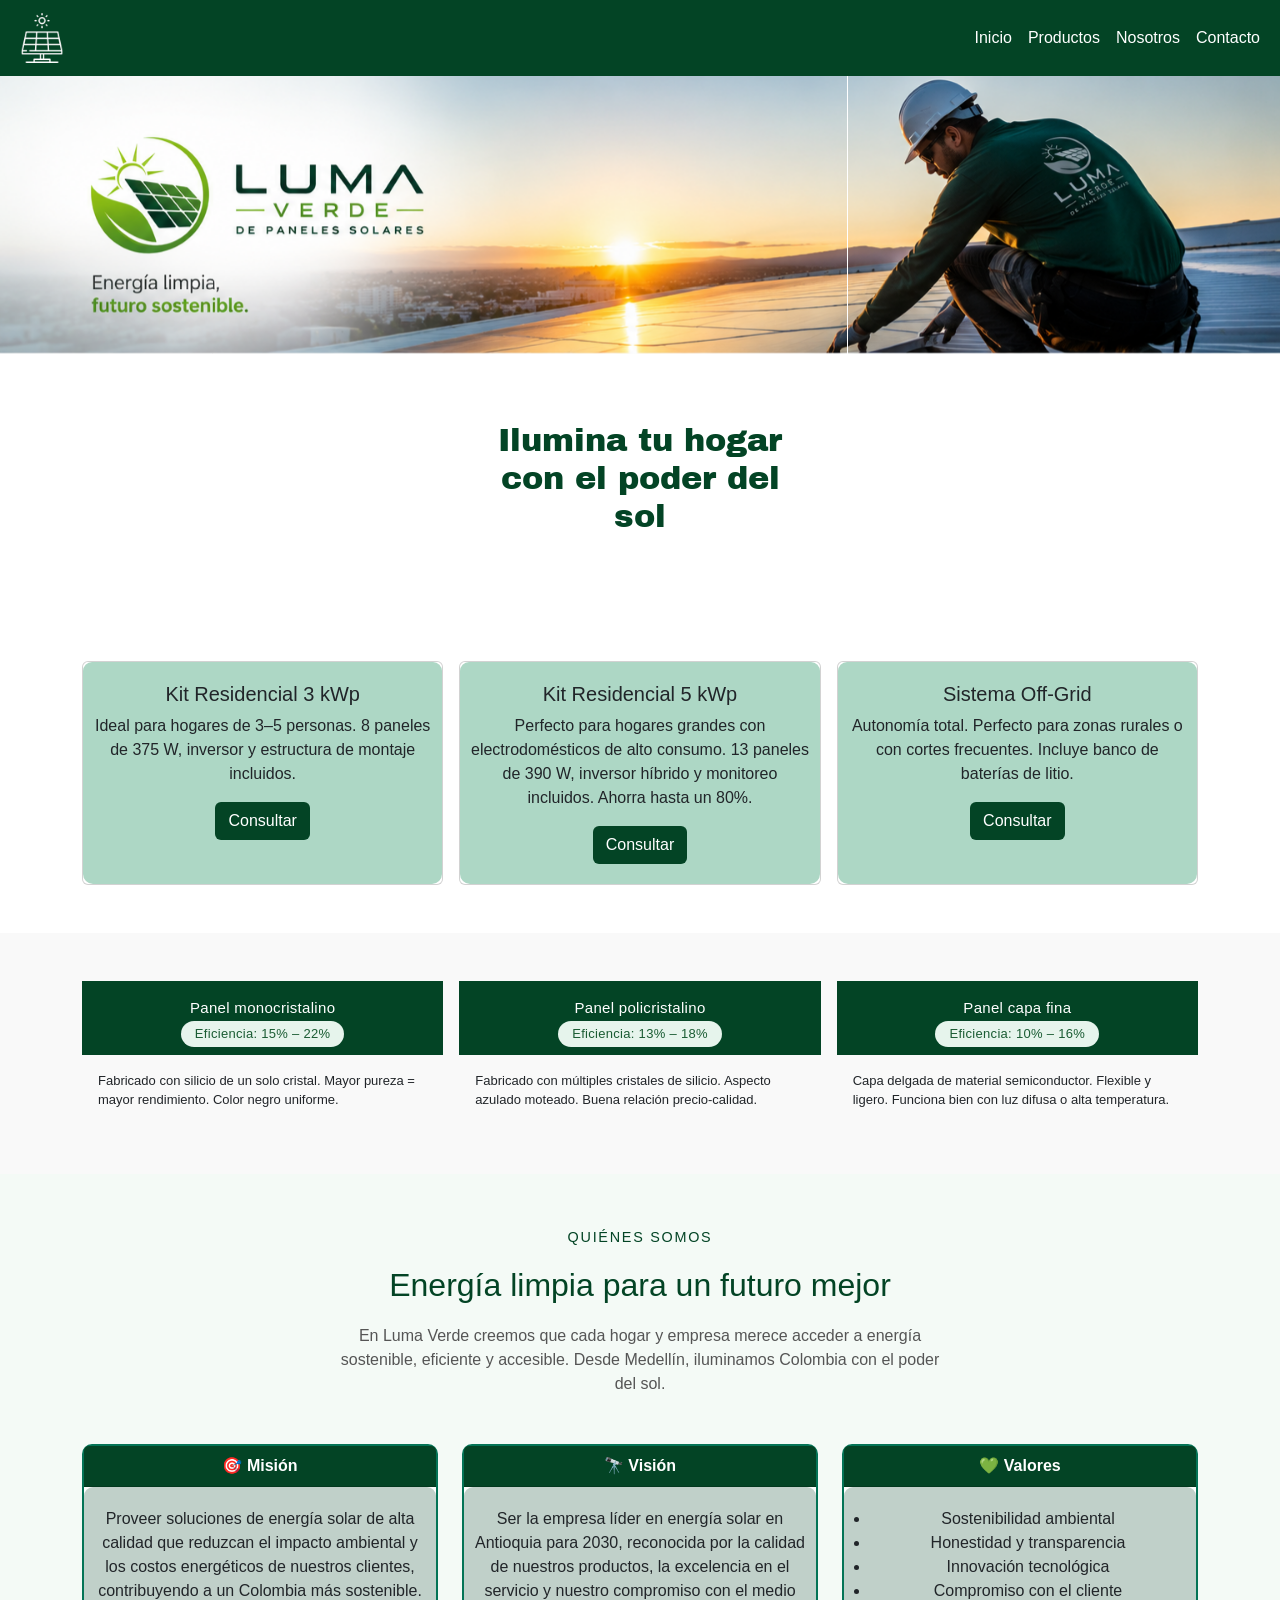
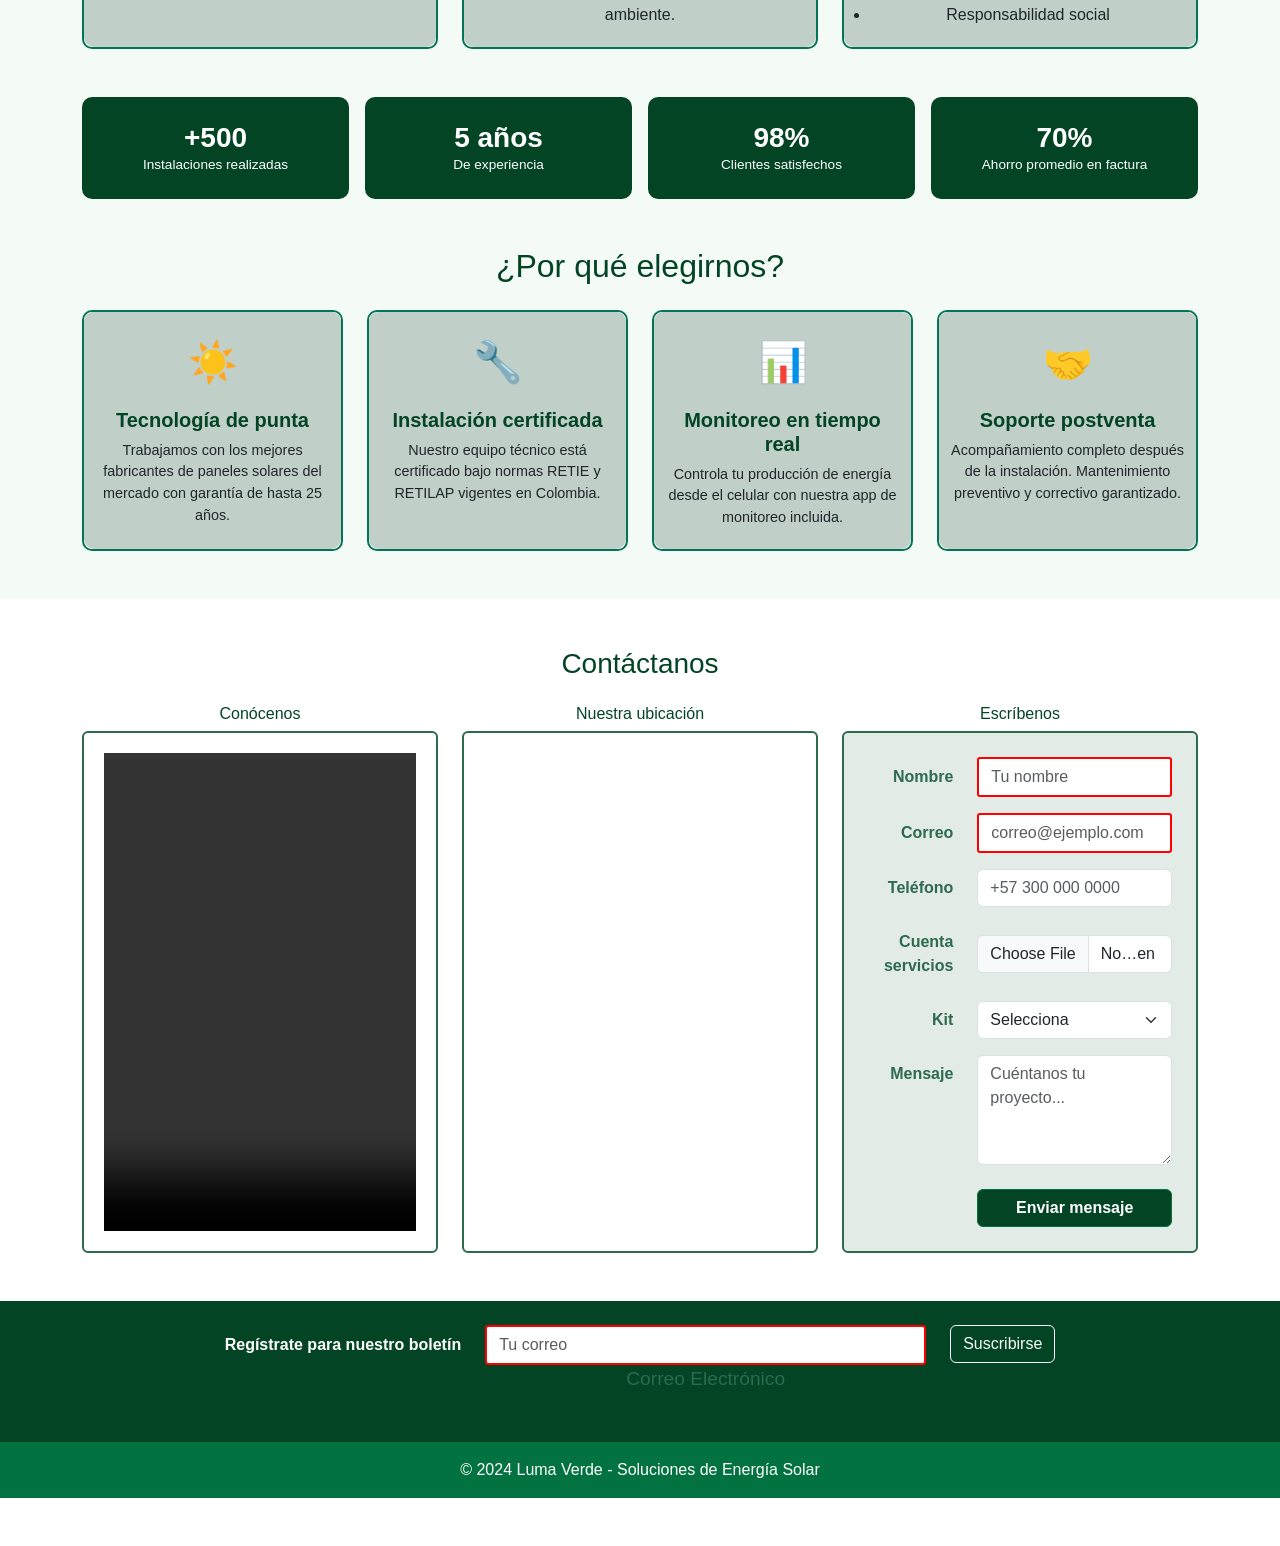
==== index.html @ 17eef895 "agregar login cliente y empleado, actualizar estilos" ====
<!DOCTYPE html>
<html lang="es">
<head>
  <meta charset="UTF-8">
  <meta name="viewport" content="width=device-width, initial-scale=1.0">
  <meta name="description" content="Soluciones de energía solar para tu hogar. Kits residenciales 3-5 kWp, sistemas Off-Grid y asesoría gratuita. Reduce tu factura eléctrica hasta 85%. ¡Cotiza gratis!">
  <title>Paneles Solares en Colombia | Kits Solares 3-5 kWp | Luma Verde</title>

  <!-- fonts -->
  <link rel="preconnect" href="https://fonts.googleapis.com">
  <link rel="preconnect" href="https://fonts.gstatic.com" crossorigin>
  <link href="https://fonts.googleapis.com/css2?family=Anton&family=Archivo+Black&display=swap" rel="stylesheet">

  <!-- Bootstrap CSS -->
  <link href="https://cdn.jsdelivr.net/npm/bootstrap@5.3.8/dist/css/bootstrap.min.css" rel="stylesheet"
    integrity="sha384-sRIl4kxILFvY47J16cr9ZwB07vP4J8+LH7qKQnuqkuIAvNWLzeN8tE5YBujZqJLB" crossorigin="anonymous">

  <!-- Custom CSS -->
  <link rel="stylesheet" href="estilos.css">

  <!-- Schema.org Structured Data -->
  <script type="application/ld+json">
    {
      "@context": "https://schema.org",
      "@type": "LocalBusiness",
      "name": "Luma Verde",
      "description": "Soluciones de energía solar residencial y empresarial",
      "address": {
        "@type": "PostalAddress",
        "streetAddress": "[Dirección]",
        "addressLocality": "[Ciudad]",
        "addressCountry": "CO"
      },
      "telephone": "[Teléfono]",
      "url": "https://lumaverde.com",
      "image": "img/logo.png"
    }
  </script>
</head>

<body>
<!-- Navigation -->
<nav class="navbar navbar-expand-lg sticky-top" style="background-color: #034425;">
  <div class="container-fluid">
    <a class="navbar-brand text-white" href="#inicio">
      <img id="icono" src="img/panel-solar.png" alt="Logo Luma Verde">
    </a>
    <button class="navbar-toggler border-white" type="button"
      data-bs-toggle="collapse" data-bs-target="#navbarNav"
      aria-controls="navbarNav" aria-expanded="false"
      aria-label="Toggle navigation">
      <span class="navbar-toggler-icon"></span>
    </button>
    <div class="collapse navbar-collapse" id="navbarNav">
      <ul class="navbar-nav ms-auto">
        <li class="nav-item">
          <a class="nav-link active text-white" href="#inicio">Inicio</a>
        </li>
        <li class="nav-item">
          <a class="nav-link text-white" href="#productos">Productos</a>
        </li>
        <li class="nav-item">
          <a class="nav-link text-white" href="#sobre-nosotros">Nosotros</a>
        </li>
        <li class="nav-item">
          <a class="nav-link text-white" href="#contacto">Contacto</a>
        </li>
      </ul>
    </div>
  </div>
</nav>

<!-- Hero Section with Banner -->
<section id="inicio">
  <div id="carouselExampleSlidesOnly" class="carousel slide" data-bs-ride="carousel">
    <div class="carousel-inner">
      <div class="carousel-item active">
        <img src="img/banner1.png" class="d-block w-100" alt="Banner promocional 1 - Energía solar">
      </div>
      <div class="carousel-item">
        <img src="img/banner2.png" class="d-block w-100" alt="Banner promocional 2 - Soluciones solares">
      </div>
      <div class="carousel-item">
        <img src="img/banner3.png" class="d-block w-100" alt="Banner promocional 3 - Paneles solares">
      </div>
    </div>
  </div>

  <div class="container py-5">
    <h1 class="text-center" style="color: #034425;">Ilumina tu hogar<br>con el poder del<br>sol</h1>
  </div>
</section>

<!-- Products Section -->
<section id="productos" class="py-5">
  <div class="container">
    <div class="row g-3">
      <div class="col-sm-12 col-md-4">
        <div class="card h-100">
          <div class="card-body">
            <h5 class="card-title">Kit Residencial 3 kWp</h5>
            <p class="card-text">Ideal para hogares de 3–5 personas. 8 paneles de 375 W, inversor y estructura de montaje incluidos.</p>
            <button type="button" class="btn text-white" style="background-color: #034425;">Consultar</button>
          </div>
        </div>
      </div>
      <div class="col-sm-12 col-md-4">
        <div class="card h-100">
          <div class="card-body">
            <h5 class="card-title">Kit Residencial 5 kWp</h5>
            <p class="card-text">Perfecto para hogares grandes con electrodomésticos de alto consumo. 13 paneles de 390 W, inversor híbrido y monitoreo incluidos. Ahorra hasta un 80%.</p>
            <button type="button" class="btn text-white" style="background-color: #034425;">Consultar</button>
          </div>
        </div>
      </div>
      <div class="col-sm-12 col-md-4">
        <div class="card h-100">
          <div class="card-body">
            <h5 class="card-title">Sistema Off-Grid</h5>
            <p class="card-text">Autonomía total. Perfecto para zonas rurales o con cortes frecuentes. Incluye banco de baterías de litio.</p>
            <button type="button" class="btn text-white" style="background-color: #034425;">Consultar</button>
          </div>
        </div>
      </div>
    </div>
  </div>
</section>

<!-- Panel Types Section -->
<section class="py-5" style="background-color: #f9f9f9;">
  <div class="container">
    <div class="row g-3">
      <div class="col-12 col-md-4">
        <div style="border: 0.5px solid var(--color-border-tertiary); border-radius: var(--border-radius-lg); overflow: hidden;">
          <div class="panel-header">
            Panel monocristalino
            <div><span class="eff-badge">Eficiencia: 15% – 22%</span></div>
          </div>
          <div style="padding: 1rem; background: var(--color-background-primary);">
            <p style="font-size: 13px; color: var(--color-text-secondary); margin: 0;">Fabricado con silicio de un solo cristal. Mayor pureza = mayor rendimiento. Color negro uniforme.</p>
          </div>
        </div>
      </div>
      <div class="col-12 col-md-4">
        <div style="border: 0.5px solid var(--color-border-tertiary); border-radius: var(--border-radius-lg); overflow: hidden;">
          <div class="panel-header">
            Panel policristalino
            <div><span class="eff-badge">Eficiencia: 13% – 18%</span></div>
          </div>
          <div style="padding: 1rem; background: var(--color-background-primary);">
            <p style="font-size: 13px; color: var(--color-text-secondary); margin: 0;">Fabricado con múltiples cristales de silicio. Aspecto azulado moteado. Buena relación precio-calidad.</p>
          </div>
        </div>
      </div>
      <div class="col-12 col-md-4">
        <div style="border: 0.5px solid var(--color-border-tertiary); border-radius: var(--border-radius-lg); overflow: hidden;">
          <div class="panel-header">
            Panel capa fina
            <div><span class="eff-badge">Eficiencia: 10% – 16%</span></div>
          </div>
          <div style="padding: 1rem; background: var(--color-background-primary);">
            <p style="font-size: 13px; color: var(--color-text-secondary); margin: 0;">Capa delgada de material semiconductor. Flexible y ligero. Funciona bien con luz difusa o alta temperatura.</p>
          </div>
        </div>
      </div>
    </div>
  </div>
</section>
<!-- About Us Section -->
<section id="sobre-nosotros" class="py-5" style="background-color: #f4faf6;">
  <div class="container">
    <div class="text-center mb-5">
      <p id="catalogo" style="color: #034425; font-size: 0.9rem;">Quiénes somos</p>
      <h2 style="color: #034425;">Energía limpia para un futuro mejor</h2>
      <p class="mt-3 mx-auto" style="max-width: 600px; color: #555;">
        En Luma Verde creemos que cada hogar y empresa merece acceder a energía
        sostenible, eficiente y accesible. Desde Medellín, iluminamos Colombia
        con el poder del sol.
      </p>
    </div>

    <!-- Mission/Vision/Values -->
    <div class="row g-4 mb-5">
      <div class="col-12 col-md-4">
        <div class="card h-100" style="border: 2px solid #047456; border-radius: 10px;">
          <div class="card-header text-white text-center fw-bold" style="background-color: #034425;">
            🎯 Misión
          </div>
          <div class="card-body" style="background-color: #c0d0c9;">
            <p class="card-text">
              Proveer soluciones de energía solar de alta calidad que reduzcan
              el impacto ambiental y los costos energéticos de nuestros clientes,
              contribuyendo a un Colombia más sostenible.
            </p>
          </div>
        </div>
      </div>

      <div class="col-12 col-md-4">
        <div class="card h-100" style="border: 2px solid #047456; border-radius: 10px;">
          <div class="card-header text-white text-center fw-bold" style="background-color: #034425;">
            🔭 Visión
          </div>
          <div class="card-body" style="background-color: #c0d0c9;">
            <p class="card-text">
              Ser la empresa líder en energía solar en Antioquia para 2030,
              reconocida por la calidad de nuestros productos, la excelencia
              en el servicio y nuestro compromiso con el medio ambiente.
            </p>
          </div>
        </div>
      </div>

      <div class="col-12 col-md-4">
        <div class="card h-100" style="border: 2px solid #047456; border-radius: 10px;">
          <div class="card-header text-white text-center fw-bold" style="background-color: #034425;">
            💚 Valores
          </div>
          <div class="card-body" style="background-color: #c0d0c9;">
            <ul class="card-text ps-3">
              <li>Sostenibilidad ambiental</li>
              <li>Honestidad y transparencia</li>
              <li>Innovación tecnológica</li>
              <li>Compromiso con el cliente</li>
              <li>Responsabilidad social</li>
            </ul>
          </div>
        </div>
      </div>
    </div>

    <!-- Statistics -->
    <div class="row g-3 text-center mb-5">
      <div class="col-6 col-md-3">
        <div class="p-4 rounded" style="background-color: #034425; color: white; border-radius: 10px !important;">
          <h3 class="fw-bold mb-0">+500</h3>
          <p class="mb-0" style="font-size: 0.85rem;">Instalaciones realizadas</p>
        </div>
      </div>
      <div class="col-6 col-md-3">
        <div class="p-4 rounded" style="background-color: #034425; color: white; border-radius: 10px !important;">
          <h3 class="fw-bold mb-0">5 años</h3>
          <p class="mb-0" style="font-size: 0.85rem;">De experiencia</p>
        </div>
      </div>
      <div class="col-6 col-md-3">
        <div class="p-4 rounded" style="background-color: #034425; color: white; border-radius: 10px !important;">
          <h3 class="fw-bold mb-0">98%</h3>
          <p class="mb-0" style="font-size: 0.85rem;">Clientes satisfechos</p>
        </div>
      </div>
      <div class="col-6 col-md-3">
        <div class="p-4 rounded" style="background-color: #034425; color: white; border-radius: 10px !important;">
          <h3 class="fw-bold mb-0">70%</h3>
          <p class="mb-0" style="font-size: 0.85rem;">Ahorro promedio en factura</p>
        </div>
      </div>
    </div>

    <!-- Why Choose Us -->
    <div class="text-center mb-4">
      <h2 style="color: #034425;">¿Por qué elegirnos?</h2>
    </div>

    <div class="row g-4">
      <div class="col-12 col-md-6 col-lg-3">
        <div class="card h-100 text-center" style="border: 2px solid #047456; border-radius: 10px;">
          <div class="card-body" style="background-color: #c0d0c9;">
            <div class="mb-3" style="font-size: 2.5rem;">☀️</div>
            <h5 class="card-title fw-bold" style="color: #034425;">Tecnología de punta</h5>
            <p class="card-text" style="font-size: 0.9rem;">
              Trabajamos con los mejores fabricantes de paneles solares del mercado
              con garantía de hasta 25 años.
            </p>
          </div>
        </div>
      </div>

      <div class="col-12 col-md-6 col-lg-3">
        <div class="card h-100 text-center" style="border: 2px solid #047456; border-radius: 10px;">
          <div class="card-body" style="background-color: #c0d0c9;">
            <div class="mb-3" style="font-size: 2.5rem;">🔧</div>
            <h5 class="card-title fw-bold" style="color: #034425;">Instalación certificada</h5>
            <p class="card-text" style="font-size: 0.9rem;">
              Nuestro equipo técnico está certificado bajo normas RETIE y RETILAP
              vigentes en Colombia.
            </p>
          </div>
        </div>
      </div>

      <div class="col-12 col-md-6 col-lg-3">
        <div class="card h-100 text-center" style="border: 2px solid #047456; border-radius: 10px;">
          <div class="card-body" style="background-color: #c0d0c9;">
            <div class="mb-3" style="font-size: 2.5rem;">📊</div>
            <h5 class="card-title fw-bold" style="color: #034425;">Monitoreo en tiempo real</h5>
            <p class="card-text" style="font-size: 0.9rem;">
              Controla tu producción de energía desde el celular con nuestra
              app de monitoreo incluida.
            </p>
          </div>
        </div>
      </div>

      <div class="col-12 col-md-6 col-lg-3">
        <div class="card h-100 text-center" style="border: 2px solid #047456; border-radius: 10px;">
          <div class="card-body" style="background-color: #c0d0c9;">
            <div class="mb-3" style="font-size: 2.5rem;">🤝</div>
            <h5 class="card-title fw-bold" style="color: #034425;">Soporte postventa</h5>
            <p class="card-text" style="font-size: 0.9rem;">
              Acompañamiento completo después de la instalación. Mantenimiento
              preventivo y correctivo garantizado.
            </p>
          </div>
        </div>
      </div>
    </div>
  </div>
</section>
<!-- Contact Section -->
<section id="contacto" class="py-5">
  <div class="container">
    <h3 class="text-center mb-4" style="color: #034425;">Contáctanos</h3>

    <div class="row justify-content-center align-items-stretch g-4">
      <!-- Video -->
      <div class="col-12 col-md-4 d-flex flex-column">
        <h6 class="text-center mb-2" style="color: #034425;">Conócenos</h6>
        <video src="/video/video.mp4" controls class="w-100 rounded"
          style="border: 2px solid #2d6a4f; border-radius: 10px; flex: 1; object-fit: cover;">
        </video>
      </div>

      <!-- Google Maps -->
      <div class="col-12 col-md-4 d-flex flex-column">
        <h6 class="text-center mb-2" style="color: #034425;">Nuestra ubicación</h6>
        <iframe
          src="https://www.google.com/maps/embed?pb=!1m18!1m12!1m3!1d15864.571041290706!2d-75.57286081868273!3d6.244910130312127!2m3!1f0!2f0!3f0!3m2!1i1024!2i768!4f13.1!3m3!1m2!1s0x8e442859d833cfa3%3A0xa3fca5c91547777f!2sCesde%20-%20Centro%20de%20Estudios%20Especializados!5e0!3m2!1ses!2sco!4v1780025253032!5m2!1ses!2sco"
          class="w-100 rounded flex-grow-1" style="border: 2px solid #2d6a4f; border-radius: 10px; min-height: 300px; object-fit: cover;"
          allowfullscreen="" loading="lazy">
        </iframe>
      </div>

      <!-- Contact Form -->
      <div class="col-12 col-md-4 d-flex flex-column">
        <h6 class="text-center mb-2" style="color: #034425;">Escríbenos</h6>
        <fieldset class="border rounded p-4 flex-grow-1"
          style="border: 2px solid #2d6a4f !important; border-radius: 10px; background-color: #2d6a4f22;">
          <form action="/my-handling-form-page" method="post">

            <div class="row align-items-center mb-3">
              <div class="col-4 text-end">
                <label for="name" class="col-form-label fw-semibold" style="color: #2d6a4f;">Nombre</label>
              </div>
              <div class="col-8">
                <input type="text" id="name" name="user_name" class="form-control" placeholder="Tu nombre" required>
              </div>
            </div>

            <div class="row align-items-center mb-3">
              <div class="col-4 text-end">
                <label for="mail" class="col-form-label fw-semibold" style="color: #2d6a4f;">Correo</label>
              </div>
              <div class="col-8">
                <input type="email" id="mail" name="user_email" class="form-control" placeholder="correo@ejemplo.com" required>
              </div>
            </div>

            <div class="row align-items-center mb-3">
              <div class="col-4 text-end">
                <label for="phone" class="col-form-label fw-semibold" style="color: #2d6a4f;">Teléfono</label>
              </div>
              <div class="col-8">
                <input type="tel" id="phone" name="user_phone" class="form-control" placeholder="+57 300 000 0000">
              </div>
            </div>

            <div class="row align-items-center mb-3">
              <div class="col-4 text-end">
                <label for="file" class="col-form-label fw-semibold" style="color: #2d6a4f;">Cuenta servicios</label>
              </div>
              <div class="col-8">
                <input type="file" class="form-control" id="file">
              </div>
            </div>

            <div class="row align-items-center mb-3">
              <div class="col-4 text-end">
                <label for="kit" class="col-form-label fw-semibold" style="color: #2d6a4f;">Kit</label>
              </div>
              <div class="col-8">
                <select id="kit" name="user_kit" class="form-select">
                  <option value="" disabled selected>Selecciona</option>
                  <option value="residencial3">Kit 3 kWp</option>
                  <option value="residencial5">Kit 5 kWp</option>
                  <option value="offgrid">Off-Grid</option>
                </select>
              </div>
            </div>

            <div class="row align-items-start mb-4">
              <div class="col-4 text-end">
                <label for="msg" class="col-form-label fw-semibold" style="color: #2d6a4f;">Mensaje</label>
              </div>
              <div class="col-8">
                <textarea id="msg" name="user_message" class="form-control" rows="4"
                  placeholder="Cuéntanos tu proyecto..."></textarea>
              </div>
            </div>

            <div class="row">
              <div class="col-8 offset-4 d-grid">
                <button type="submit" class="btn text-white fw-bold"
                  style="background-color: #034425; border-color: #027340;">
                  Enviar mensaje
                </button>
              </div>
            </div>

          </form>
        </fieldset>
      </div>
    </div>
  </div>
</section>

<!-- Footer -->
<footer class="text-center text-white" style="background-color: #034425;">
  <div class="container p-4 pb-0">
    <!-- Newsletter Section -->
    <section class="mb-4">
      <form action="">
        <div class="row d-flex justify-content-center">
          <div class="col-auto">
            <p class="pt-2">
              <strong>Regístrate para nuestro boletín</strong>
            </p>
          </div>

          <div class="col-md-5 col-12">
            <div class="form-outline form-white mb-4">
              <input type="email" id="newsletter-email" class="form-control" placeholder="Tu correo" required>
              <label class="form-label" for="newsletter-email">Correo Electrónico</label>
            </div>
          </div>

          <div class="col-auto">
            <button type="submit" class="btn btn-outline-light mb-4">
              Suscribirse
            </button>
          </div>
        </div>
      </form>
    </section>
  </div>

  <!-- Copyright -->
  <div class="text-center p-3" style="background-color: #027340;">
    © 2024 Luma Verde - Soluciones de Energía Solar
  </div>
</footer>
<div class="container my-5">

<!-- End of .container -->
<!-- Scripts -->
<script src="https://cdn.jsdelivr.net/npm/bootstrap@5.3.8/dist/js/bootstrap.bundle.min.js"
  integrity="sha384-FKyoEForCGlyvwx9Hj09JcYn3nv7wiPVlz7YYwJrWVcXK/BmnVDxM+D2scQbITxI"
  crossorigin="anonymous"></script>
</body>
</html>
---- estilos.css ----
* {
    margin: 0;
    padding: 0;
    box-sizing: border-box;
}

body {
    font-family: Arial, sans-serif;



}
/*navbar*/
.navbar-toggler {
    border-color: white !important;

}
/*animacion del icono del menu*/
/* Fade in al cargar la página */
@keyframes fadeIn {
    from { opacity: 0; transform: translateY(20px); }
    to   { opacity: 1; transform: translateY(0); }
}

h1 {
    animation: fadeIn 1s ease forwards;
}

.card {
    animation: fadeIn 0.8s ease forwards;
}

.navbar-toggler-icon {
    background-image: url("data:image/svg+xml,%3csvg xmlns='http://www.w3.org/2000/svg' viewBox='0 0 30 30'%3e%3cpath stroke='rgba%28255, 255, 255, 1%29' stroke-linecap='round' stroke-miterlimit='10' stroke-width='2' d='M4 7h22M4 15h22M4 23h22'/%3e%3c/svg%3e") !important;
}

 /* Tarjetas de stats */
    .stats-row { display: flex; gap: 1rem; justify-content: center; }
    .stat-card {
      background: rgba(255,255,255,0.1);
      /*border: 1px solid rgba(255,255,255,0.2);*/
      border-radius: 12px;
      padding: 0.9rem 1.4rem;
      text-align: center;
      backdrop-filter: blur(4px);
   
    }
    .stat-card .num {
      font-family: 'Montserrat', sans-serif;
      font-weight: 700;
      font-size: 1.4rem;
      color: var(--blanco);
    }
    .stat-card .lbl {
      font-size: 0.72rem;
      color: rgba(255,255,255,0.65);
      text-transform: uppercase;
      letter-spacing: 0.05em;
    }

    .panel-header {
    background: #034425;
    color: #fff;
    text-align: center;
    padding: 1rem 0.5rem 0.5rem;
    font-size: 15px;
    font-weight: 500;
    letter-spacing: 0.02em;
  }
  .eff-badge {
    display: inline-block;
    background: #e6f4ec;
    color: #1a5c33;
    border-radius: 20px;
    font-size: 13px;
    font-weight: 500;
    padding: 3px 14px;
    margin-top: 2px;
  }
  .icon-solar {
    font-size: 38px;
    margin-bottom: 6px;
    display: block;
  }
    
  .panel-contenido { position: relative; z-index: 1; text-align: center; }
.panel-izquierdo {
      width: 55%;
      background: linear-gradient(155deg, var(--verde-principal) 0%, var(--verde-claro) 100%);
      position: relative;
      display: flex;
      flex-direction: column;
      justify-content: center;
      align-items: center;
      padding: 3rem;
      overflow: hidden;
    }

    /* Círculos decorativos de fondo */
    .panel-izquierdo::before {
      content: '';
      position: absolute;
      width: 420px; height: 420px;
      border-radius: 50%;
      border: 2px solid rgba(255,255,255,0.08);
      top: -80px; left: -80px;
    }
    .panel-izquierdo::after {
      content: '';
      position: absolute;
      width: 300px; height: 300px;
      border-radius: 50%;
      border: 2px solid rgba(255,255,255,0.08);
      bottom: -60px; right: -60px;
    }

    .panel-circulo-extra {
      position: absolute;
      width: 200px; height: 200px;
      border-radius: 50%;
      border: 2px solid rgba(255,255,255,0.06);
      bottom: 80px; left: 40px;
    }
h1 {
    font-family: 'Anton regular', 'Archivo Black', sans-serif;
    font-size: 2rem;
    color: #2d6a4f;
    text-align: center;
    padding: 20px 10px;
}

#logo {
    width: 150px;
    height: auto;
    margin: 20px;
}
#btn-verde {
  background-color: #034002;
  color: white;
  border-color: #034002;
}

.btn-verde:hover {
  background-color: #022901;
  border-color: #022901;
}
#servicios {
    font: bold 25px;
    display: flex;
    justify-content: space-evenly;
    flex-direction: row;
    gap: 20px;
    padding: 20px;
}

.kit:hover {
    border-color: #034002;
}
.contacto {
    display:flex;
    flex-direction: row;
    justify-content: space-around;
    align-items: center;
    padding: 20px;
}
.tarjeta {
    flex-wrap: wrap;
    background-color: #c0d0c9;
    text-align: center;
    padding: 20px;
    padding-inline: 10px;
    border-color: #047456;
    border-width: 2px;
    border-style: solid;
    border-radius: 10px;
}
.card-body {
    flex-wrap: wrap;
    background-color: #add7c5;
    text-align: center;
    padding: 20px;
    padding-inline: 10px;
    border-width: 1px;
    border-radius: 9px 9px 10px 10px;
}

.card:hover {
  transform: translateY(-5px);
  box-shadow: 0 8px 20px rgba(4, 116, 86, 0.3);
}

#catalogo {
    padding: 5px;
    font-size: .75rem;
    letter-spacing: .12em;
    text-transform: uppercase;
    color: #2d6a4f;
    margin-bottom: .8rem;
}

#btn_cotizacion {
    position: absolute;
    top: 43%;
    border-radius: 10px;
    /* Vertical: arriba */
    left: 85%;
    /* Horizontal: izquierda */
    transform: translate(-50%, -50%);
    /* Centra el botón perfectamente */
}

h2 {
    color: #2d6a4f;
    margin-bottom: 20px;
    text-align: center;
}

#menu {
    width: 100%;
    border-radius: 3px;
    background-color: #2d6a4f;

}

#menu ul {
    list-style: none;
    margin: 2px;
    padding: 0;
    display: flex;
    flex-direction: row;
    width: 100%;
}

#menu ul li {
    flex: 1;
    text-align: center;
}

#menu ul li a {
    display: block;
    padding: 10px 0;
    color: white;
    text-decoration: none;
    text-align: center;
    width: 100%;
}

#menu ul li a:hover {
    background-color: #034425;
}
#icono {
    color: #c0d0c9;
    width: 50px;
    height: auto;
    margin-left: 5px;
}
ffieldset {
    background-color: #2d6a4f55;
    border: 2px solid #2d6a4f;
    border-radius: 10px;
    padding: 20px;
    margin: 20px auto;
    width: 100%; /* ✅ cambia 40% por 100% */
}
#form {
   background-color: #2d6a4f55;
    border: 2px solid #2d6a4f;
    border-radius: 10px;
    padding: 20px;
    margin: 20px auto;
    width: 40%;
}
#form-control {
    color: #2d6a4f;
    border: 1px solid #216647;
    border-radius: 5px;
}
 
fieldset legend {
    font-size: 1.5rem;
    color: #2d6a4f;
    padding: 0 10px;
}

fieldset li {
    display: block;
    margin-bottom: 10px;
    font-size: 1.2rem;
    color: #2d6a4f;
}

button {
    background-color: #2d6a4f;
    color: white;
    border: none;
    padding: 10px 20px;
    font-size: 1rem;
    cursor: pointer;
    border-radius: 5px;
}

label {
    display: block;
    margin-bottom: 5px;
    font-size: 1.2rem;
    color: #2d6a4f;
}
video {
    width: 100%;
    height: auto;
    border: 2px solid #2d6a4f;
    padding: 20px;
    max-width: 500px;
    border-radius: 10px;
}

#email:valid {
    background-color: rgb(4, 30, 34);
}
input:user-valid {
  border: 2px solid rgb(0, 128, 73);
  border-radius: 3px;
}

input:user-valid + span::before {
  content: "✓";
  color: green;
}
input:invalid {
  border: 2px solid rgb(255, 0, 0);
  border-radius: 3px;
}
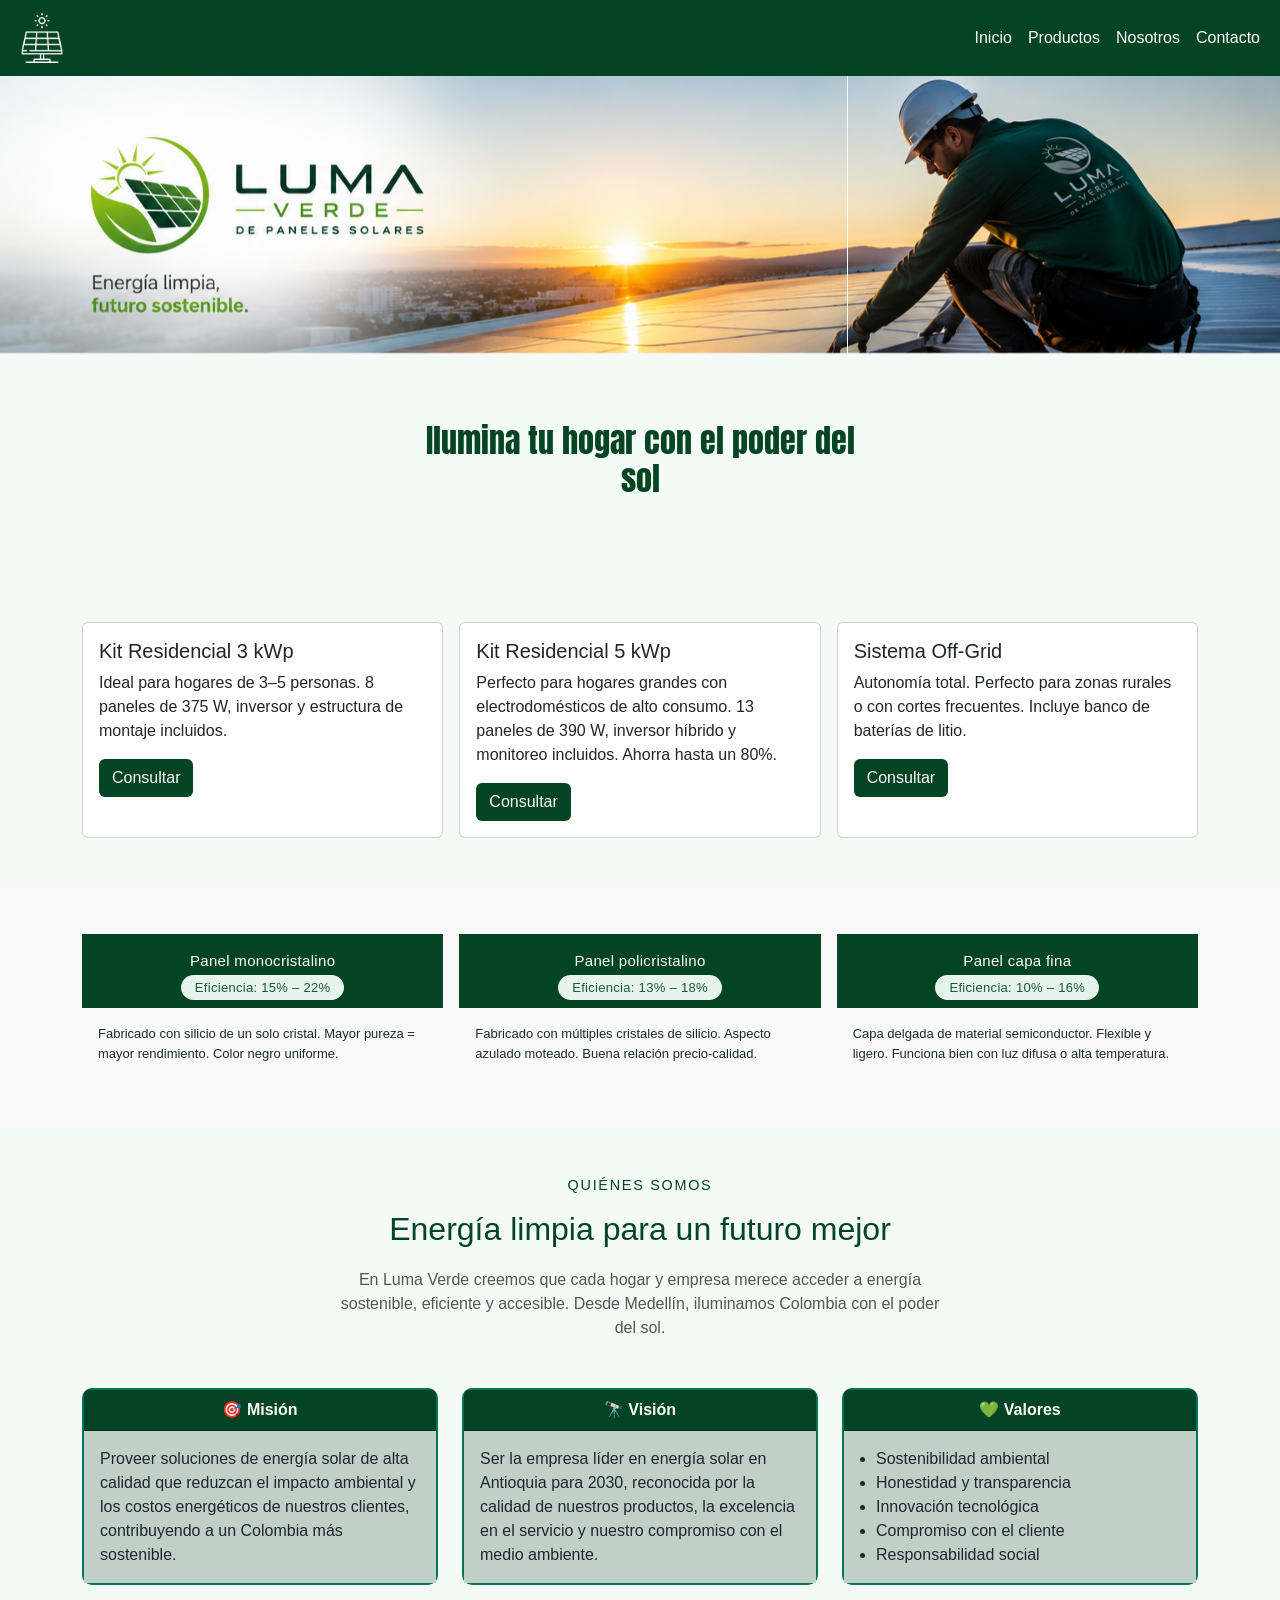
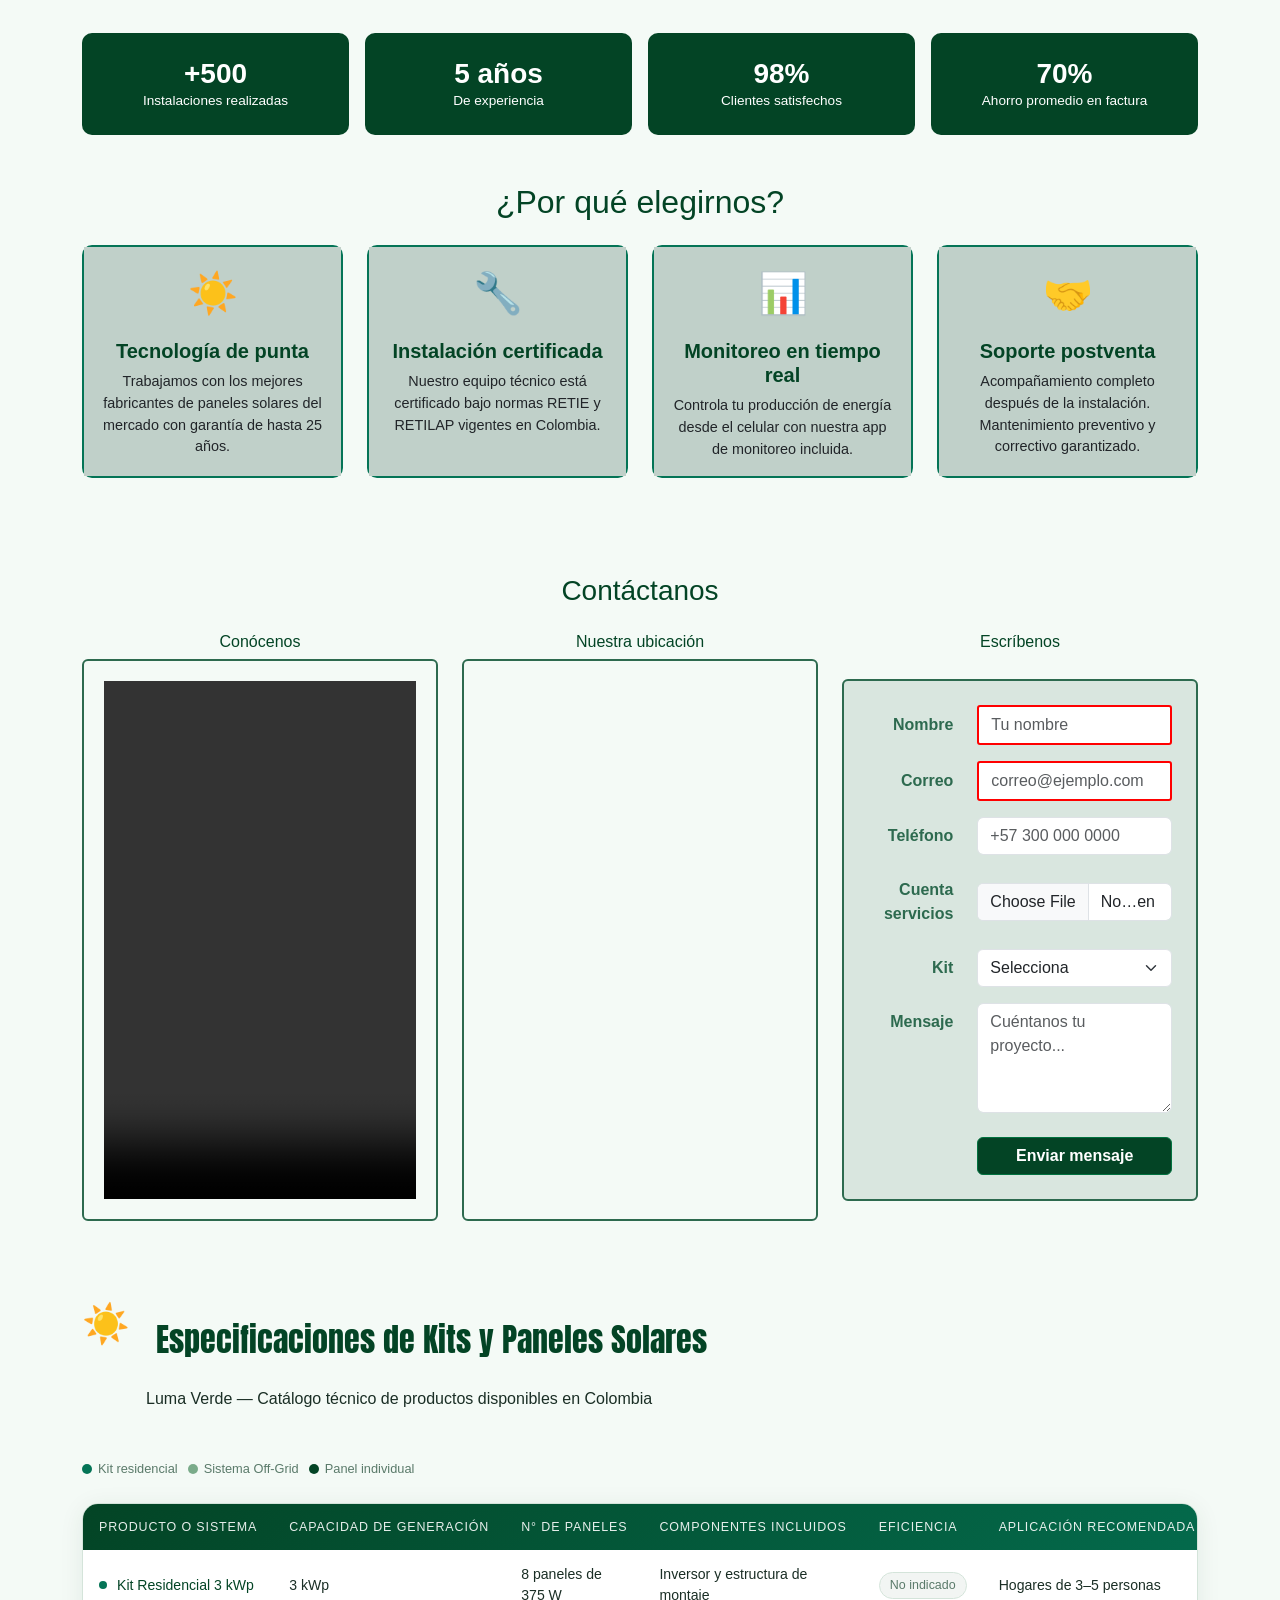
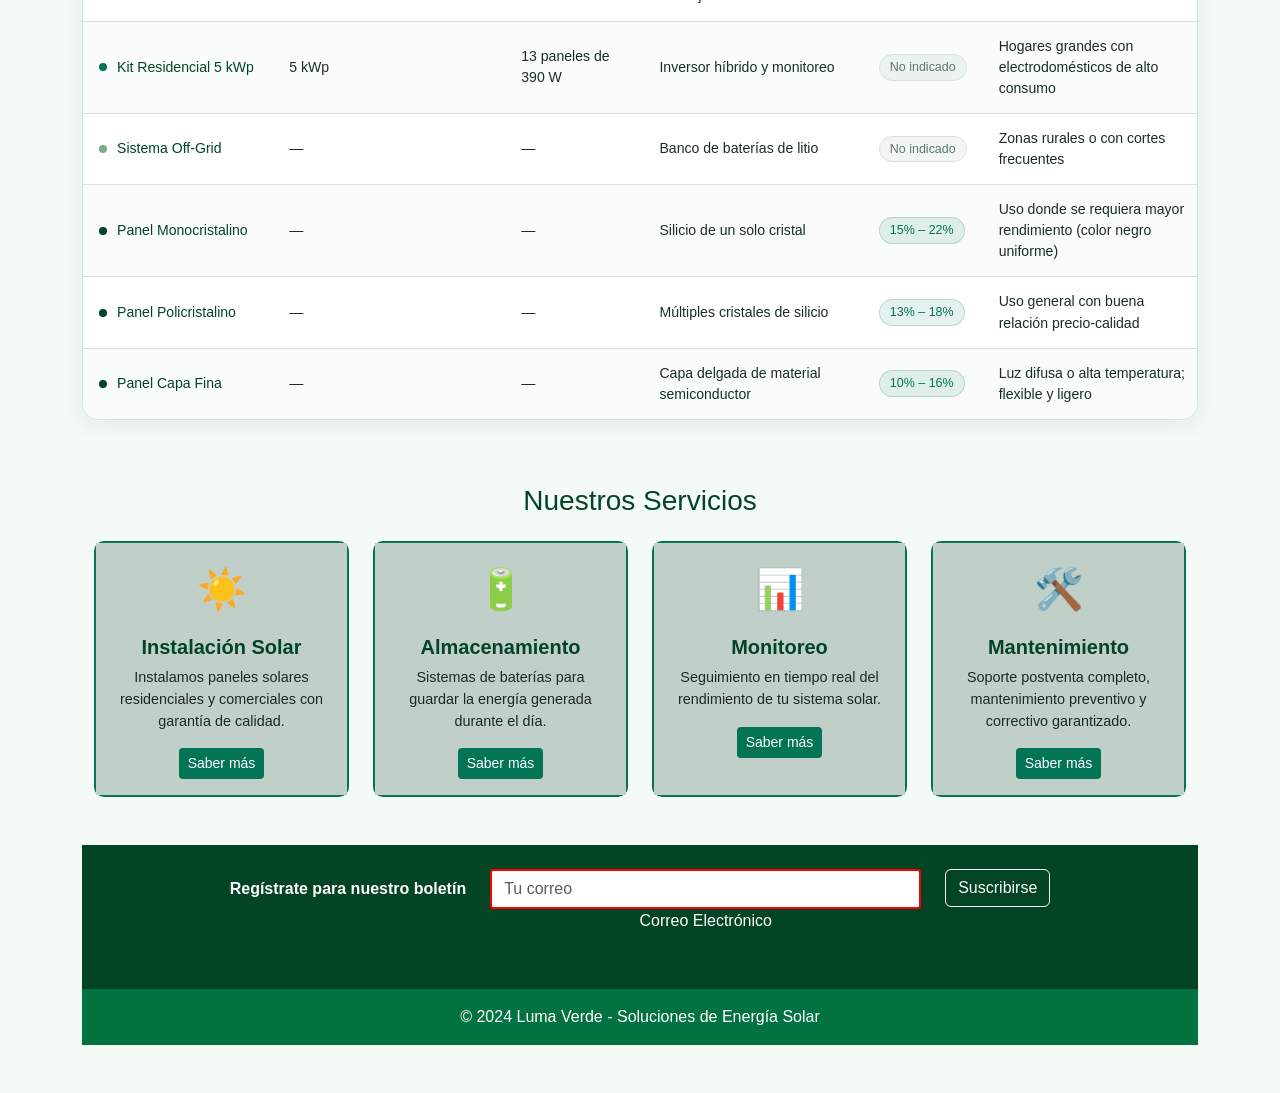
==== commit deb07f68: "merjoa de la estruta css y html" ====
--- a/index.html
+++ b/index.html
@@ -87,7 +87,7 @@
   </div>
 
   <div class="container py-5">
-    <h1 class="text-center" style="color: #034425;">Ilumina tu hogar<br>con el poder del<br>sol</h1>
+    <h1 class="text-center" style="color: #034425;">Ilumina tu hogar con el poder del<br>sol</h1>
   </div>
 </section>
 
@@ -423,8 +423,251 @@
     </div>
   </div>
 </section>
+<!-- tabla -->
+<div class="container">
+ 
+  <!-- Encabezado -->
+  <div class="header">
+    <div class="header-icon">☀️</div>
+    <div>
+      <h1>Especificaciones de Kits y Paneles Solares</h1>
+      <p>Luma Verde — Catálogo técnico de productos disponibles en Colombia</p>
+    </div>
+  </div>
+ 
+  <!-- Leyenda -->
+  <div class="legend">
+    <div class="legend-item">
+      <div class="dot dot-kit"></div> Kit residencial
+    </div>
+    <div class="legend-item">
+      <div class="dot dot-offgrid"></div> Sistema Off-Grid
+    </div>
+    <div class="legend-item">
+      <div class="dot dot-panel"></div> Panel individual
+    </div>
+  </div>
+ 
+  <!-- Tabla -->
+  <div class="table-wrap">
+    <table>
+      <thead>
+        <tr>
+          <th>Producto o Sistema</th>
+          <th>Capacidad de Generación</th>
+          <th>N° de Paneles</th>
+          <th>Componentes Incluidos</th>
+          <th>Eficiencia</th>
+          <th>Aplicación Recomendada</th>
+          <th>Ahorro Estimado</th>
+          <th>Fuente</th>
+        </tr>
+      </thead>
+      <tbody>
+ 
+        <!-- Kit Residencial 3 kWp -->
+        <tr>
+          <td>
+            <div class="producto-cell">
+              <div class="tipo-dot dot-kit"></div>
+              <span class="producto-nombre">Kit Residencial 3 kWp</span>
+            </div>
+          </td>
+          <td>3 kWp</td>
+          <td>8 paneles de 375 W</td>
+          <td>Inversor y estructura de montaje</td>
+          <td><span class="badge-eficiencia badge-na">No indicado</span></td>
+          <td>Hogares de 3–5 personas</td>
+          <td><span class="badge-ahorro">💚 Ahorro promedio del 70%</span></td>
+          <td><span class="fuente-tag">[1]</span></td>
+        </tr>
+ 
+        <!-- Kit Residencial 5 kWp -->
+        <tr>
+          <td>
+            <div class="producto-cell">
+              <div class="tipo-dot dot-kit"></div>
+              <span class="producto-nombre">Kit Residencial 5 kWp</span>
+            </div>
+          </td>
+          <td>5 kWp</td>
+          <td>13 paneles de 390 W</td>
+          <td>Inversor híbrido y monitoreo</td>
+          <td><span class="badge-eficiencia badge-na">No indicado</span></td>
+          <td>Hogares grandes con electrodomésticos de alto consumo</td>
+          <td><span class="badge-ahorro">💚 Hasta un 80%</span></td>
+          <td><span class="fuente-tag">[1]</span></td>
+        </tr>
+ 
+        <!-- Sistema Off-Grid -->
+        <tr>
+          <td>
+            <div class="producto-cell">
+              <div class="tipo-dot dot-offgrid"></div>
+              <span class="producto-nombre">Sistema Off-Grid</span>
+            </div>
+          </td>
+          <td>—</td>
+          <td>—</td>
+          <td>Banco de baterías de litio</td>
+          <td><span class="badge-eficiencia badge-na">No indicado</span></td>
+          <td>Zonas rurales o con cortes frecuentes</td>
+          <td><span class="badge-ahorro">💚 Autonomía total</span></td>
+          <td><span class="fuente-tag">[1]</span></td>
+        </tr>
+ 
+        <!-- Panel Monocristalino -->
+        <tr>
+          <td>
+            <div class="producto-cell">
+              <div class="tipo-dot dot-panel"></div>
+              <span class="producto-nombre">Panel Monocristalino</span>
+            </div>
+          </td>
+          <td>—</td>
+          <td>—</td>
+          <td>Silicio de un solo cristal</td>
+          <td><span class="badge-eficiencia">15% – 22%</span></td>
+          <td>Uso donde se requiera mayor rendimiento (color negro uniforme)</td>
+          <td><span class="badge-ahorro">💚 Ahorro promedio del 70%</span></td>
+          <td><span class="fuente-tag">[1]</span></td>
+        </tr>
+ 
+        <!-- Panel Policristalino -->
+        <tr>
+          <td>
+            <div class="producto-cell">
+              <div class="tipo-dot dot-panel"></div>
+              <span class="producto-nombre">Panel Policristalino</span>
+            </div>
+          </td>
+          <td>—</td>
+          <td>—</td>
+          <td>Múltiples cristales de silicio</td>
+          <td><span class="badge-eficiencia">13% – 18%</span></td>
+          <td>Uso general con buena relación precio-calidad</td>
+          <td><span class="badge-ahorro">💚 Ahorro promedio del 70%</span></td>
+          <td><span class="fuente-tag">[1]</span></td>
+        </tr>
+ 
+        <!-- Panel Capa Fina -->
+        <tr>
+          <td>
+            <div class="producto-cell">
+              <div class="tipo-dot dot-panel"></div>
+              <span class="producto-nombre">Panel Capa Fina</span>
+            </div>
+          </td>
+          <td>—</td>
+          <td>—</td>
+          <td>Capa delgada de material semiconductor</td>
+          <td><span class="badge-eficiencia">10% – 16%</span></td>
+          <td>Luz difusa o alta temperatura; flexible y ligero</td>
+          <td><span class="badge-ahorro">💚 Ahorro promedio del 70%</span></td>
+          <td><span class="fuente-tag">[1]</span></td>
+        </tr>
+ 
+      </tbody>
+    </table>
+  </div>
+
+ <!-- Sección de paneles / servicios -->
+<section id="servicios" class="py-5" style="background-color: #f4faf6;">
+  <div class="container">
+    <h3 class="text-center mb-4" style="color: #034425;">Nuestros Servicios</h3>
+
+    <div class="row g-4">
+
+      <!-- Card 1 -->
+      <div class="col-12 col-md-6 col-lg-3">
+        <div class="card h-100 text-center"
+             style="border: 2px solid #047456; border-radius: 10px;">
+          <div class="card-body" style="background-color: #c0d0c9;">
+            <div class="mb-3" style="font-size: 2.5rem;">☀️</div>
+            <h5 class="card-title fw-bold" style="color: #034425;">
+              Instalación Solar
+            </h5>
+            <p class="card-text" style="font-size: 0.9rem;">
+              Instalamos paneles solares residenciales y comerciales 
+              con garantía de calidad.
+            </p>
+            <a href="#contacto" class="btn btn-sm"
+               style="background-color: #047456; color: white;">
+              Saber más
+            </a>
+          </div>
+        </div>
+      </div>
+
+      <!-- Card 2 -->
+      <div class="col-12 col-md-6 col-lg-3">
+        <div class="card h-100 text-center"
+             style="border: 2px solid #047456; border-radius: 10px;">
+          <div class="card-body" style="background-color: #c0d0c9;">
+            <div class="mb-3" style="font-size: 2.5rem;">🔋</div>
+            <h5 class="card-title fw-bold" style="color: #034425;">
+              Almacenamiento
+            </h5>
+            <p class="card-text" style="font-size: 0.9rem;">
+              Sistemas de baterías para guardar la energía 
+              generada durante el día.
+            </p>
+            <a href="#contacto" class="btn btn-sm"
+               style="background-color: #047456; color: white;">
+              Saber más
+            </a>
+          </div>
+        </div>
+      </div>
+
+      <!-- Card 3 -->
+      <div class="col-12 col-md-6 col-lg-3">
+        <div class="card h-100 text-center"
+             style="border: 2px solid #047456; border-radius: 10px;">
+          <div class="card-body" style="background-color: #c0d0c9;">
+            <div class="mb-3" style="font-size: 2.5rem;">📊</div>
+            <h5 class="card-title fw-bold" style="color: #034425;">
+              Monitoreo
+            </h5>
+            <p class="card-text" style="font-size: 0.9rem;">
+              Seguimiento en tiempo real del rendimiento 
+              de tu sistema solar.
+            </p>
+            <a href="#contacto" class="btn btn-sm"
+               style="background-color: #047456; color: white;">
+              Saber más
+            </a>
+          </div>
+        </div>
+      </div>
+
+      <!-- Card 4 -->
+      <div class="col-12 col-md-6 col-lg-3">
+        <div class="card h-100 text-center"
+             style="border: 2px solid #047456; border-radius: 10px;">
+          <div class="card-body" style="background-color: #c0d0c9;">
+            <div class="mb-3" style="font-size: 2.5rem;">🛠️</div>
+            <h5 class="card-title fw-bold" style="color: #034425;">
+              Mantenimiento
+            </h5>
+            <p class="card-text" style="font-size: 0.9rem;">
+              Soporte postventa completo, mantenimiento 
+              preventivo y correctivo garantizado.
+            </p>
+            <a href="#contacto" class="btn btn-sm"
+               style="background-color: #047456; color: white;">
+              Saber más
+            </a>
+          </div>
+        </div>
+      </div>
+
+    </div>
+  </div>
+</section>
 
 <!-- Footer -->
+
 <footer class="text-center text-white" style="background-color: #034425;">
   <div class="container p-4 pb-0">
     <!-- Newsletter Section -->
--- a/estilos.css
+++ b/estilos.css
@@ -1,187 +1,108 @@
+/* ============================================================
+   ESTILOS.CSS — Luma Verde / SolarTech
+   Solo contiene estilos realmente usados en index.html
+   Secciones:
+   1. Reset & Variables
+   2. Base
+   3. Navbar
+   4. Encabezado de sección (h1, h2)
+   5. Cards / Tarjetas Bootstrap overrides
+   6. Panel de tipos de panel solar
+   7. Tabla de especificaciones
+   8. Formulario / Validación
+   9. Video
+   10. Footer
+   11. Animaciones
+   ============================================================ */
+
+
+/* ============================================================
+   1. RESET & VARIABLES
+   ============================================================ */
 * {
-    margin: 0;
-    padding: 0;
-    box-sizing: border-box;
-}
-
+  margin: 0;
+  padding: 0;
+  box-sizing: border-box;
+}
+
+:root {
+  --verde-oscuro: #034425;
+  --verde-medio:  #047456;
+  --verde-claro:  #c0d0c9;
+  --fondo:        #f4faf6;
+  --blanco:       #ffffff;
+  --texto:        #1a2e25;
+  --texto-suave:  #5a7a6a;
+  --borde:        #d4e4da;
+}
+
+
+/* ============================================================
+   2. BASE
+   ============================================================ */
 body {
-    font-family: Arial, sans-serif;
-
-
-
-}
-/*navbar*/
+  font-family: Arial, sans-serif;
+  background-color: var(--fondo);
+  color: var(--texto);
+}
+
+#logo {
+  width: 150px;
+  height: auto;
+  margin: 20px;
+}
+
+#icono {
+  color: var(--verde-claro);
+  width: 50px;
+  height: auto;
+  margin-left: 5px;
+}
+
+
+/* ============================================================
+   3. NAVBAR — override icono hamburguesa blanco
+   ============================================================ */
 .navbar-toggler {
-    border-color: white !important;
-
-}
-/*animacion del icono del menu*/
-/* Fade in al cargar la página */
-@keyframes fadeIn {
-    from { opacity: 0; transform: translateY(20px); }
-    to   { opacity: 1; transform: translateY(0); }
-}
-
+  border-color: white !important;
+}
+
+.navbar-toggler-icon {
+  background-image: url("data:image/svg+xml,%3csvg xmlns='http://www.w3.org/2000/svg' viewBox='0 0 30 30'%3e%3cpath stroke='rgba%28255, 255, 255, 1%29' stroke-linecap='round' stroke-miterlimit='10' stroke-width='2' d='M4 7h22M4 15h22M4 23h22'/%3e%3c/svg%3e") !important;
+}
+
+
+/* ============================================================
+   4. TÍTULOS
+   ============================================================ */
 h1 {
-    animation: fadeIn 1s ease forwards;
-}
-
+  font-family: 'Anton', 'Archivo Black', sans-serif;
+  font-size: 2rem;
+  color: var(--verde-oscuro);
+  text-align: center;
+  padding: 20px 10px;
+}
+
+h2 {
+  color: var(--verde-oscuro);
+  margin-bottom: 20px;
+  text-align: center;
+}
+
+#catalogo {
+  font-size: 0.75rem;
+  letter-spacing: 0.12em;
+  text-transform: uppercase;
+  color: var(--verde-oscuro);
+  margin-bottom: 0.8rem;
+}
+
+
+/* ============================================================
+   5. CARDS — override hover (Bootstrap base + animación)
+   ============================================================ */
 .card {
-    animation: fadeIn 0.8s ease forwards;
-}
-
-.navbar-toggler-icon {
-    background-image: url("data:image/svg+xml,%3csvg xmlns='http://www.w3.org/2000/svg' viewBox='0 0 30 30'%3e%3cpath stroke='rgba%28255, 255, 255, 1%29' stroke-linecap='round' stroke-miterlimit='10' stroke-width='2' d='M4 7h22M4 15h22M4 23h22'/%3e%3c/svg%3e") !important;
-}
-
- /* Tarjetas de stats */
-    .stats-row { display: flex; gap: 1rem; justify-content: center; }
-    .stat-card {
-      background: rgba(255,255,255,0.1);
-      /*border: 1px solid rgba(255,255,255,0.2);*/
-      border-radius: 12px;
-      padding: 0.9rem 1.4rem;
-      text-align: center;
-      backdrop-filter: blur(4px);
-   
-    }
-    .stat-card .num {
-      font-family: 'Montserrat', sans-serif;
-      font-weight: 700;
-      font-size: 1.4rem;
-      color: var(--blanco);
-    }
-    .stat-card .lbl {
-      font-size: 0.72rem;
-      color: rgba(255,255,255,0.65);
-      text-transform: uppercase;
-      letter-spacing: 0.05em;
-    }
-
-    .panel-header {
-    background: #034425;
-    color: #fff;
-    text-align: center;
-    padding: 1rem 0.5rem 0.5rem;
-    font-size: 15px;
-    font-weight: 500;
-    letter-spacing: 0.02em;
-  }
-  .eff-badge {
-    display: inline-block;
-    background: #e6f4ec;
-    color: #1a5c33;
-    border-radius: 20px;
-    font-size: 13px;
-    font-weight: 500;
-    padding: 3px 14px;
-    margin-top: 2px;
-  }
-  .icon-solar {
-    font-size: 38px;
-    margin-bottom: 6px;
-    display: block;
-  }
-    
-  .panel-contenido { position: relative; z-index: 1; text-align: center; }
-.panel-izquierdo {
-      width: 55%;
-      background: linear-gradient(155deg, var(--verde-principal) 0%, var(--verde-claro) 100%);
-      position: relative;
-      display: flex;
-      flex-direction: column;
-      justify-content: center;
-      align-items: center;
-      padding: 3rem;
-      overflow: hidden;
-    }
-
-    /* Círculos decorativos de fondo */
-    .panel-izquierdo::before {
-      content: '';
-      position: absolute;
-      width: 420px; height: 420px;
-      border-radius: 50%;
-      border: 2px solid rgba(255,255,255,0.08);
-      top: -80px; left: -80px;
-    }
-    .panel-izquierdo::after {
-      content: '';
-      position: absolute;
-      width: 300px; height: 300px;
-      border-radius: 50%;
-      border: 2px solid rgba(255,255,255,0.08);
-      bottom: -60px; right: -60px;
-    }
-
-    .panel-circulo-extra {
-      position: absolute;
-      width: 200px; height: 200px;
-      border-radius: 50%;
-      border: 2px solid rgba(255,255,255,0.06);
-      bottom: 80px; left: 40px;
-    }
-h1 {
-    font-family: 'Anton regular', 'Archivo Black', sans-serif;
-    font-size: 2rem;
-    color: #2d6a4f;
-    text-align: center;
-    padding: 20px 10px;
-}
-
-#logo {
-    width: 150px;
-    height: auto;
-    margin: 20px;
-}
-#btn-verde {
-  background-color: #034002;
-  color: white;
-  border-color: #034002;
-}
-
-.btn-verde:hover {
-  background-color: #022901;
-  border-color: #022901;
-}
-#servicios {
-    font: bold 25px;
-    display: flex;
-    justify-content: space-evenly;
-    flex-direction: row;
-    gap: 20px;
-    padding: 20px;
-}
-
-.kit:hover {
-    border-color: #034002;
-}
-.contacto {
-    display:flex;
-    flex-direction: row;
-    justify-content: space-around;
-    align-items: center;
-    padding: 20px;
-}
-.tarjeta {
-    flex-wrap: wrap;
-    background-color: #c0d0c9;
-    text-align: center;
-    padding: 20px;
-    padding-inline: 10px;
-    border-color: #047456;
-    border-width: 2px;
-    border-style: solid;
-    border-radius: 10px;
-}
-.card-body {
-    flex-wrap: wrap;
-    background-color: #add7c5;
-    text-align: center;
-    padding: 20px;
-    padding-inline: 10px;
-    border-width: 1px;
-    border-radius: 9px 9px 10px 10px;
+  animation: fadeIn 0.8s ease forwards;
 }
 
 .card:hover {
@@ -189,134 +110,196 @@
   box-shadow: 0 8px 20px rgba(4, 116, 86, 0.3);
 }
 
-#catalogo {
-    padding: 5px;
-    font-size: .75rem;
-    letter-spacing: .12em;
-    text-transform: uppercase;
-    color: #2d6a4f;
-    margin-bottom: .8rem;
-}
-
-#btn_cotizacion {
-    position: absolute;
-    top: 43%;
-    border-radius: 10px;
-    /* Vertical: arriba */
-    left: 85%;
-    /* Horizontal: izquierda */
-    transform: translate(-50%, -50%);
-    /* Centra el botón perfectamente */
-}
-
-h2 {
-    color: #2d6a4f;
-    margin-bottom: 20px;
-    text-align: center;
-}
-
-#menu {
-    width: 100%;
-    border-radius: 3px;
-    background-color: #2d6a4f;
-
-}
-
-#menu ul {
-    list-style: none;
-    margin: 2px;
-    padding: 0;
-    display: flex;
-    flex-direction: row;
-    width: 100%;
-}
-
-#menu ul li {
-    flex: 1;
-    text-align: center;
-}
-
-#menu ul li a {
-    display: block;
-    padding: 10px 0;
-    color: white;
-    text-decoration: none;
-    text-align: center;
-    width: 100%;
-}
-
-#menu ul li a:hover {
-    background-color: #034425;
-}
-#icono {
-    color: #c0d0c9;
-    width: 50px;
-    height: auto;
-    margin-left: 5px;
-}
-ffieldset {
-    background-color: #2d6a4f55;
-    border: 2px solid #2d6a4f;
-    border-radius: 10px;
-    padding: 20px;
-    margin: 20px auto;
-    width: 100%; /* ✅ cambia 40% por 100% */
-}
-#form {
-   background-color: #2d6a4f55;
-    border: 2px solid #2d6a4f;
-    border-radius: 10px;
-    padding: 20px;
-    margin: 20px auto;
-    width: 40%;
-}
-#form-control {
-    color: #2d6a4f;
-    border: 1px solid #216647;
-    border-radius: 5px;
-}
- 
-fieldset legend {
-    font-size: 1.5rem;
-    color: #2d6a4f;
-    padding: 0 10px;
-}
-
-fieldset li {
-    display: block;
-    margin-bottom: 10px;
-    font-size: 1.2rem;
-    color: #2d6a4f;
-}
-
-button {
-    background-color: #2d6a4f;
-    color: white;
-    border: none;
-    padding: 10px 20px;
-    font-size: 1rem;
-    cursor: pointer;
-    border-radius: 5px;
-}
-
-label {
-    display: block;
-    margin-bottom: 5px;
-    font-size: 1.2rem;
-    color: #2d6a4f;
-}
-video {
-    width: 100%;
-    height: auto;
-    border: 2px solid #2d6a4f;
-    padding: 20px;
-    max-width: 500px;
-    border-radius: 10px;
-}
-
-#email:valid {
-    background-color: rgb(4, 30, 34);
-}
+
+/* ============================================================
+   6. SECCIÓN TIPOS DE PANEL SOLAR
+   ============================================================ */
+.panel-header {
+  background: var(--verde-oscuro);
+  color: var(--blanco);
+  text-align: center;
+  padding: 1rem 0.5rem 0.5rem;
+  font-size: 15px;
+  font-weight: 500;
+  letter-spacing: 0.02em;
+}
+
+.eff-badge {
+  display: inline-block;
+  background: #e6f4ec;
+  color: #1a5c33;
+  border-radius: 20px;
+  font-size: 13px;
+  font-weight: 500;
+  padding: 3px 14px;
+  margin-top: 2px;
+}
+
+
+/* ============================================================
+   7. TABLA DE ESPECIFICACIONES
+   ============================================================ */
+
+/* Encabezado de sección tabla */
+.header {
+  margin: 32px 0;
+  display: flex;
+  align-items: flex-start;
+  gap: 16px;
+}
+
+.header-icon {
+  font-size: 2.4rem;
+  line-height: 1;
+  margin-top: 4px;
+}
+
+/* Leyenda de colores */
+.legend {
+  display: flex;
+  flex-wrap: wrap;
+  gap: 10px;
+  margin-bottom: 24px;
+}
+
+.legend-item {
+  display: flex;
+  align-items: center;
+  gap: 6px;
+  font-size: 0.8rem;
+  color: var(--texto-suave);
+}
+
+.dot         { width: 10px; height: 10px; border-radius: 50%; }
+.dot-kit     { background: var(--verde-medio); }
+.dot-panel   { background: var(--verde-oscuro); }
+.dot-offgrid { background: #7aab8a; }
+
+/* Contenedor con scroll horizontal en móvil */
+.table-wrap {
+  background: var(--blanco);
+  border-radius: 16px;
+  border: 1.5px solid var(--borde);
+  overflow-x: auto;
+  box-shadow: 0 4px 24px rgba(3, 68, 37, 0.08);
+  margin-bottom: 16px;
+}
+
+table {
+  width: 100%;
+  border-collapse: collapse;
+  min-width: 780px;
+}
+
+thead tr {
+  background: linear-gradient(135deg, var(--verde-oscuro), var(--verde-medio));
+}
+
+thead th {
+  padding: 14px 16px;
+  text-align: left;
+  font-size: 0.78rem;
+  font-weight: 500;
+  color: rgba(255, 255, 255, 0.9);
+  letter-spacing: 0.07em;
+  text-transform: uppercase;
+  white-space: nowrap;
+}
+
+tbody tr {
+  border-bottom: 1px solid var(--borde);
+  transition: background 0.15s;
+}
+
+tbody tr:last-child              { border-bottom: none; }
+tbody tr:hover                   { background: #eef6f1; }
+tbody tr:nth-child(even)         { background: #f9fcfa; }
+tbody tr:nth-child(even):hover   { background: #eef6f1; }
+
+td {
+  padding: 14px 16px;
+  font-size: 0.88rem;
+  color: var(--texto);
+  vertical-align: middle;
+}
+
+/* Celda de producto con punto de color */
+.producto-cell {
+  display: flex;
+  align-items: center;
+  gap: 10px;
+}
+
+.tipo-dot {
+  width: 8px;
+  height: 8px;
+  border-radius: 50%;
+  flex-shrink: 0;
+}
+
+.producto-nombre {
+  font-weight: 500;
+  color: var(--verde-oscuro);
+}
+
+/* Badges de eficiencia */
+.badge-eficiencia {
+  display: inline-block;
+  padding: 3px 10px;
+  border-radius: 50px;
+  font-size: 0.78rem;
+  font-weight: 500;
+  background: rgba(4, 116, 86, 0.1);
+  color: var(--verde-medio);
+  border: 1px solid rgba(4, 116, 86, 0.2);
+  white-space: nowrap;
+}
+
+.badge-na {
+  background: rgba(90, 122, 106, 0.08);
+  color: var(--texto-suave);
+  border-color: var(--borde);
+}
+
+/* Badge de ahorro */
+.badge-ahorro {
+  display: inline-flex;
+  align-items: center;
+  gap: 4px;
+  padding: 3px 10px;
+  border-radius: 50px;
+  font-size: 0.78rem;
+  font-weight: 500;
+  background: #e6f4ec;
+  color: var(--verde-oscuro);
+  border: 1px solid #b8dfc8;
+  white-space: nowrap;
+}
+
+/* Tag de fuente bibliográfica */
+.fuente-tag {
+  display: inline-block;
+  padding: 2px 8px;
+  border-radius: 4px;
+  font-size: 0.75rem;
+  background: var(--verde-claro);
+  color: var(--verde-oscuro);
+  font-weight: 500;
+}
+
+
+/* ============================================================
+   8. FORMULARIO — validación HTML5 + fieldset personalizado
+   ============================================================ */
+fieldset {
+  background-color: #2d6a4f22;
+  border: 2px solid #2d6a4f;
+  border-radius: 10px;
+  padding: 20px;
+  margin: 20px auto;
+  width: 100%;
+}
+
 input:user-valid {
   border: 2px solid rgb(0, 128, 73);
   border-radius: 3px;
@@ -326,8 +309,41 @@
   content: "✓";
   color: green;
 }
+
 input:invalid {
   border: 2px solid rgb(255, 0, 0);
   border-radius: 3px;
 }
 
+
+/* ============================================================
+   9. VIDEO
+   ============================================================ */
+video {
+  width: 100%;
+  height: auto;
+  border: 2px solid #2d6a4f;
+  padding: 20px;
+  max-width: 500px;
+  border-radius: 10px;
+}
+
+
+/* ============================================================
+   10. FOOTER — label override para newsletter
+       (solo anula display:block que conflictuaría con Bootstrap)
+   ============================================================ */
+footer .form-label {
+  display: inline-block;
+}
+
+
+/* ============================================================
+   11. ANIMACIONES
+   ============================================================ */
+@keyframes fadeIn {
+  from { opacity: 0; transform: translateY(20px); }
+  to   { opacity: 1; transform: translateY(0); }
+}
+
+h1 { animation: fadeIn 1s ease forwards; }
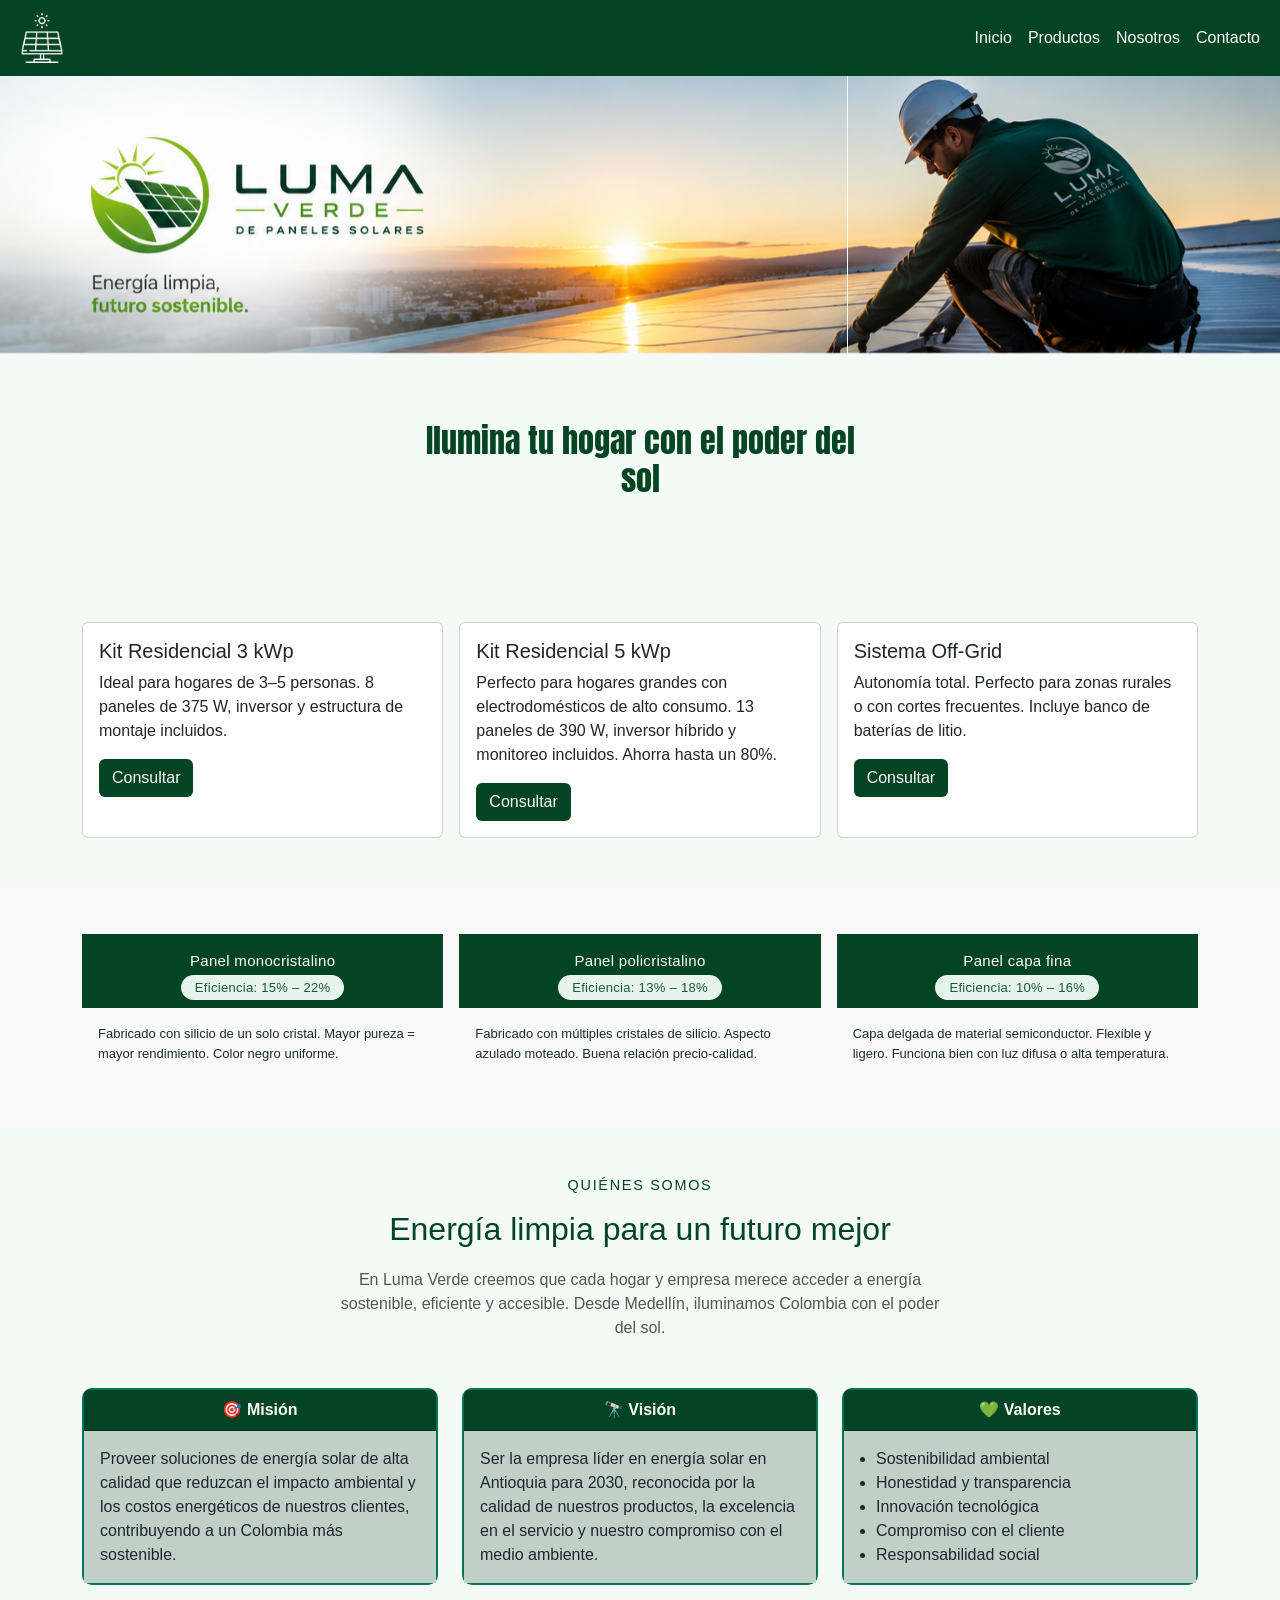
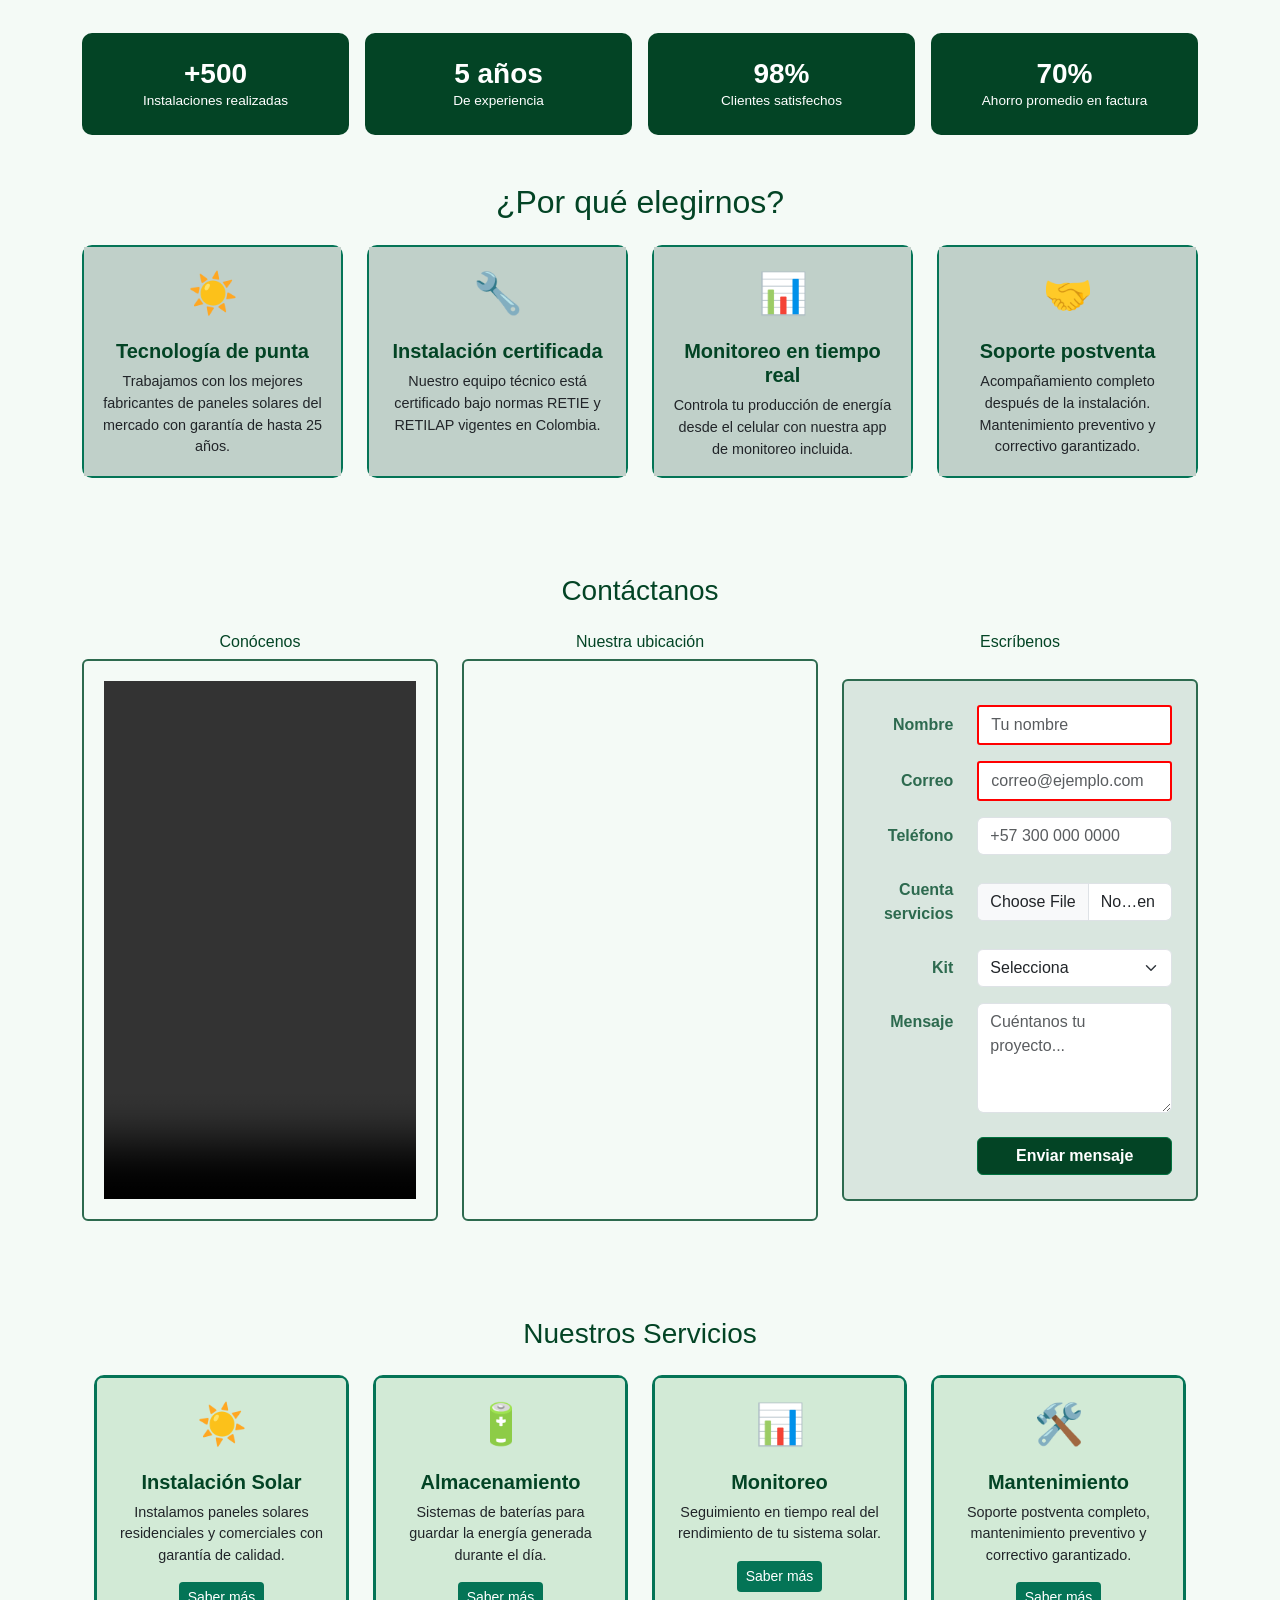
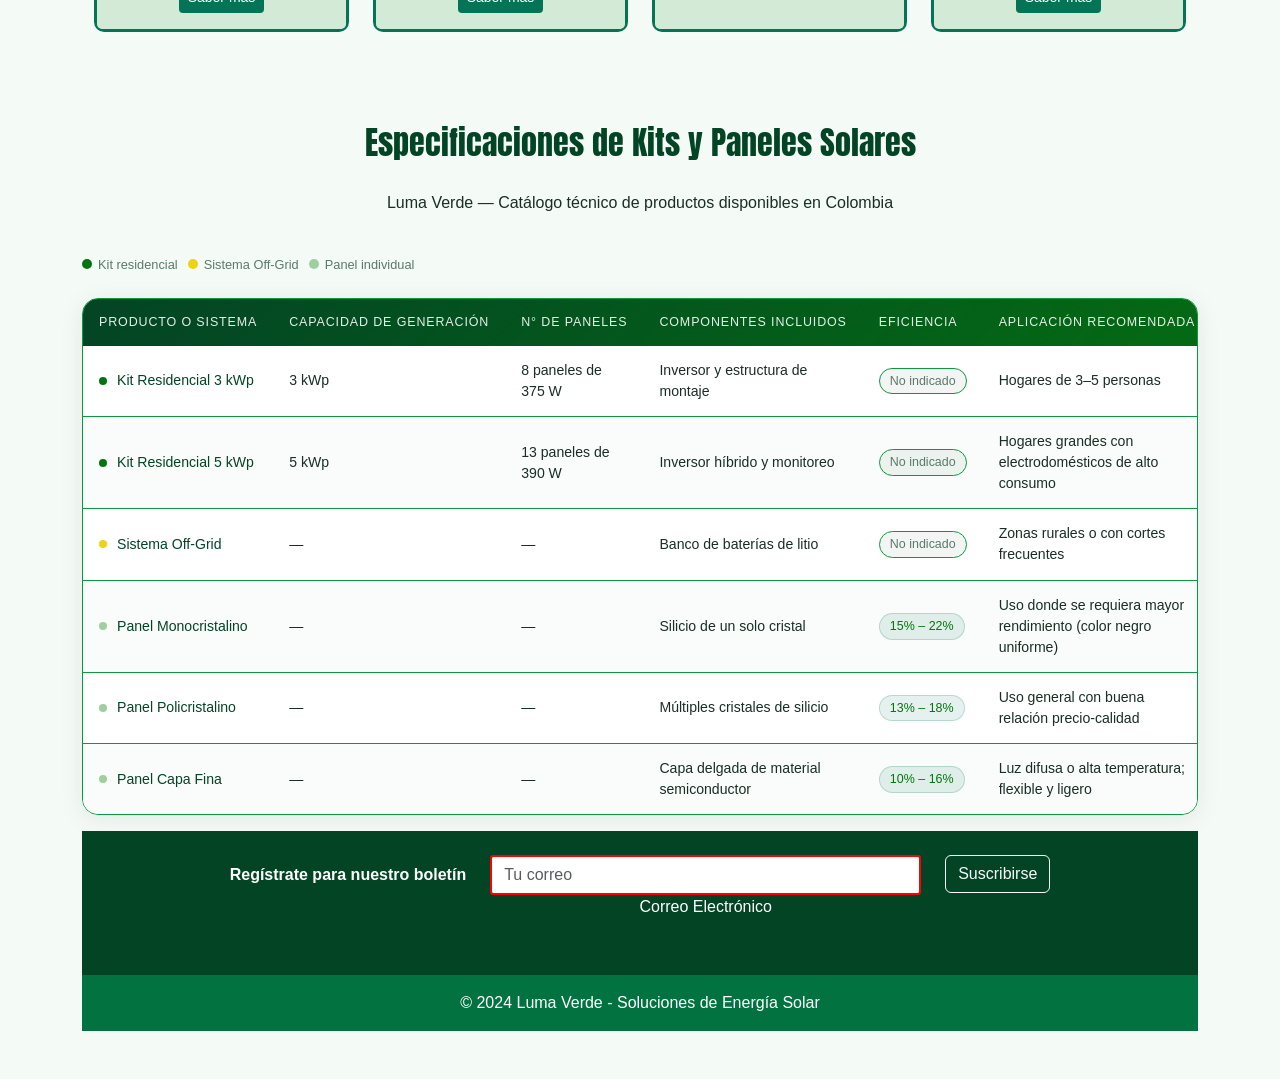
==== commit a176e8e7: "mejora de card" ====
--- a/index.html
+++ b/index.html
@@ -426,15 +426,110 @@
 <!-- tabla -->
 <div class="container">
  
+ 
+    <!-- Sección de paneles / servicios -->
+<section id="servicios" class="py-5" style="background-color: #f4faf6;">
+  <div class="container">
+    <h3 class="text-center mb-4" style="color: #034425;">Nuestros Servicios</h3>
+
+    <div class="row g-4">
+
+      <!-- Card 1 -->
+      <div class="col-12 col-md-6 col-lg-3">
+        <div class="card h-100 text-center"
+             style="border: 3px solid #047456; border-radius: 10px;">
+          <div class="card-body" style="border-radius: 5px; background-color: var(--verde-suave-2);">
+            <div class="mb-3" style="font-size: 2.5rem;">☀️</div>
+            <h5 class="card-title fw-bold" style="color: #034425;">
+              Instalación Solar
+            </h5>
+            <p class="card-text" style="font-size: 0.9rem;">
+              Instalamos paneles solares residenciales y comerciales 
+              con garantía de calidad.
+            </p>
+            <a href="#contacto" class="btn btn-sm"
+               style="background-color: #047456; color: white;">
+              Saber más
+            </a>
+          </div>
+        </div>
+      </div>
+
+      <!-- Card 2 -->
+      <div class="col-12 col-md-6 col-lg-3">
+        <div class="card h-100 text-center"
+             style="border: 3px solid #047456; border-radius: 10px;">
+          <div class="card-body" style="border-radius: 5px; background-color:var(--verde-suave-2);">
+            <div class="mb-3" style="font-size: 2.5rem;">🔋</div>
+            <h5 class="card-title fw-bold" style="color: #034425;">
+              Almacenamiento
+            </h5>
+            <p class="card-text" style="font-size: 0.9rem;">
+              Sistemas de baterías para guardar la energía 
+              generada durante el día.
+            </p>
+            <a href="#contacto" class="btn btn-sm"
+               style="background-color: #047456; color: white;">
+              Saber más
+            </a>
+          </div>
+        </div>
+      </div>
+
+      <!-- Card 3 -->
+      <div class="col-12 col-md-6 col-lg-3">
+        <div class="card h-100 text-center"
+             style="border: 3px solid #047456; border-radius: 10px;">
+          <div class="card-body" style="border-radius: 5px; background-color:var(--verde-suave-2);">
+            <div class="mb-3" style="font-size: 2.5rem;">📊</div>
+            <h5 class="card-title fw-bold" style="color: #034425;">
+              Monitoreo
+            </h5>
+            <p class="card-text" style="font-size: 0.9rem;">
+              Seguimiento en tiempo real del rendimiento 
+              de tu sistema solar.
+            </p>
+            <a href="#contacto" class="btn btn-sm"
+               style="background-color: #047456; color: white;">
+              Saber más
+            </a>
+          </div>
+        </div>
+      </div>
+
+      <!-- Card 4 -->
+      <div class="col-12 col-md-6 col-lg-3">
+        <div class="card h-100 text-center"
+             style="border: 3px solid #047456; border-radius: 10px;">
+          <div class="card-body" style="border-radius: 5px; background-color: var(--verde-suave-2);">
+            <div class="mb-3" style="font-size: 2.5rem;">🛠️</div>
+            <h5 class="card-title fw-bold" style="color: #034425;">
+              Mantenimiento
+            </h5>
+            <p class="card-text" style="font-size: 0.9rem;">
+              Soporte postventa completo, mantenimiento 
+              preventivo y correctivo garantizado.
+            </p>
+            <a href="#contacto" class="btn btn-sm"
+               style="background-color: #047456; color: white;">
+              Saber más
+            </a>
+          </div>
+        </div>
+      </div>
+
+    </div>
+  </div>
+</section>
+
   <!-- Encabezado -->
-  <div class="header">
-    <div class="header-icon">☀️</div>
+  <div class=" text-center py-4">
     <div>
-      <h1>Especificaciones de Kits y Paneles Solares</h1>
+      <h1 class="">Especificaciones de Kits y Paneles Solares</h1>
       <p>Luma Verde — Catálogo técnico de productos disponibles en Colombia</p>
     </div>
   </div>
- 
+
   <!-- Leyenda -->
   <div class="legend">
     <div class="legend-item">
@@ -447,7 +542,7 @@
       <div class="dot dot-panel"></div> Panel individual
     </div>
   </div>
- 
+
   <!-- Tabla -->
   <div class="table-wrap">
     <table>
@@ -571,101 +666,6 @@
     </table>
   </div>
 
- <!-- Sección de paneles / servicios -->
-<section id="servicios" class="py-5" style="background-color: #f4faf6;">
-  <div class="container">
-    <h3 class="text-center mb-4" style="color: #034425;">Nuestros Servicios</h3>
-
-    <div class="row g-4">
-
-      <!-- Card 1 -->
-      <div class="col-12 col-md-6 col-lg-3">
-        <div class="card h-100 text-center"
-             style="border: 2px solid #047456; border-radius: 10px;">
-          <div class="card-body" style="background-color: #c0d0c9;">
-            <div class="mb-3" style="font-size: 2.5rem;">☀️</div>
-            <h5 class="card-title fw-bold" style="color: #034425;">
-              Instalación Solar
-            </h5>
-            <p class="card-text" style="font-size: 0.9rem;">
-              Instalamos paneles solares residenciales y comerciales 
-              con garantía de calidad.
-            </p>
-            <a href="#contacto" class="btn btn-sm"
-               style="background-color: #047456; color: white;">
-              Saber más
-            </a>
-          </div>
-        </div>
-      </div>
-
-      <!-- Card 2 -->
-      <div class="col-12 col-md-6 col-lg-3">
-        <div class="card h-100 text-center"
-             style="border: 2px solid #047456; border-radius: 10px;">
-          <div class="card-body" style="background-color: #c0d0c9;">
-            <div class="mb-3" style="font-size: 2.5rem;">🔋</div>
-            <h5 class="card-title fw-bold" style="color: #034425;">
-              Almacenamiento
-            </h5>
-            <p class="card-text" style="font-size: 0.9rem;">
-              Sistemas de baterías para guardar la energía 
-              generada durante el día.
-            </p>
-            <a href="#contacto" class="btn btn-sm"
-               style="background-color: #047456; color: white;">
-              Saber más
-            </a>
-          </div>
-        </div>
-      </div>
-
-      <!-- Card 3 -->
-      <div class="col-12 col-md-6 col-lg-3">
-        <div class="card h-100 text-center"
-             style="border: 2px solid #047456; border-radius: 10px;">
-          <div class="card-body" style="background-color: #c0d0c9;">
-            <div class="mb-3" style="font-size: 2.5rem;">📊</div>
-            <h5 class="card-title fw-bold" style="color: #034425;">
-              Monitoreo
-            </h5>
-            <p class="card-text" style="font-size: 0.9rem;">
-              Seguimiento en tiempo real del rendimiento 
-              de tu sistema solar.
-            </p>
-            <a href="#contacto" class="btn btn-sm"
-               style="background-color: #047456; color: white;">
-              Saber más
-            </a>
-          </div>
-        </div>
-      </div>
-
-      <!-- Card 4 -->
-      <div class="col-12 col-md-6 col-lg-3">
-        <div class="card h-100 text-center"
-             style="border: 2px solid #047456; border-radius: 10px;">
-          <div class="card-body" style="background-color: #c0d0c9;">
-            <div class="mb-3" style="font-size: 2.5rem;">🛠️</div>
-            <h5 class="card-title fw-bold" style="color: #034425;">
-              Mantenimiento
-            </h5>
-            <p class="card-text" style="font-size: 0.9rem;">
-              Soporte postventa completo, mantenimiento 
-              preventivo y correctivo garantizado.
-            </p>
-            <a href="#contacto" class="btn btn-sm"
-               style="background-color: #047456; color: white;">
-              Saber más
-            </a>
-          </div>
-        </div>
-      </div>
-
-    </div>
-  </div>
-</section>
-
 <!-- Footer -->
 
 <footer class="text-center text-white" style="background-color: #034425;">
--- a/estilos.css
+++ b/estilos.css
@@ -27,13 +27,16 @@
 
 :root {
   --verde-oscuro: #034425;
-  --verde-medio:  #047456;
-  --verde-claro:  #c0d0c9;
+  --verde-medio:  #04740f;
+  --verde-claro:  #9ed09f;
   --fondo:        #f4faf6;
   --blanco:       #ffffff;
   --texto:        #1a2e25;
   --texto-suave:  #5a7a6a;
-  --borde:        #d4e4da;
+  --borde:        #0d9740;
+  --verde-suave:   #e6f4ec;
+  --amarillo-soleado: #efd211;
+  --verde-suave-2: #d2ead6;
 }
 
 
@@ -170,10 +173,14 @@
   color: var(--texto-suave);
 }
 
-.dot         { width: 10px; height: 10px; border-radius: 50%; }
-.dot-kit     { background: var(--verde-medio); }
-.dot-panel   { background: var(--verde-oscuro); }
-.dot-offgrid { background: #7aab8a; }
+.dot {
+     width: 10px; height: 10px; border-radius: 50%; }
+.dot-kit{ 
+    background: var(--verde-medio); }
+.dot-panel{
+    background: var(--verde-claro); }
+.dot-offgrid { 
+    background: var(--amarillo-soleado); }
 
 /* Contenedor con scroll horizontal en móvil */
 .table-wrap {
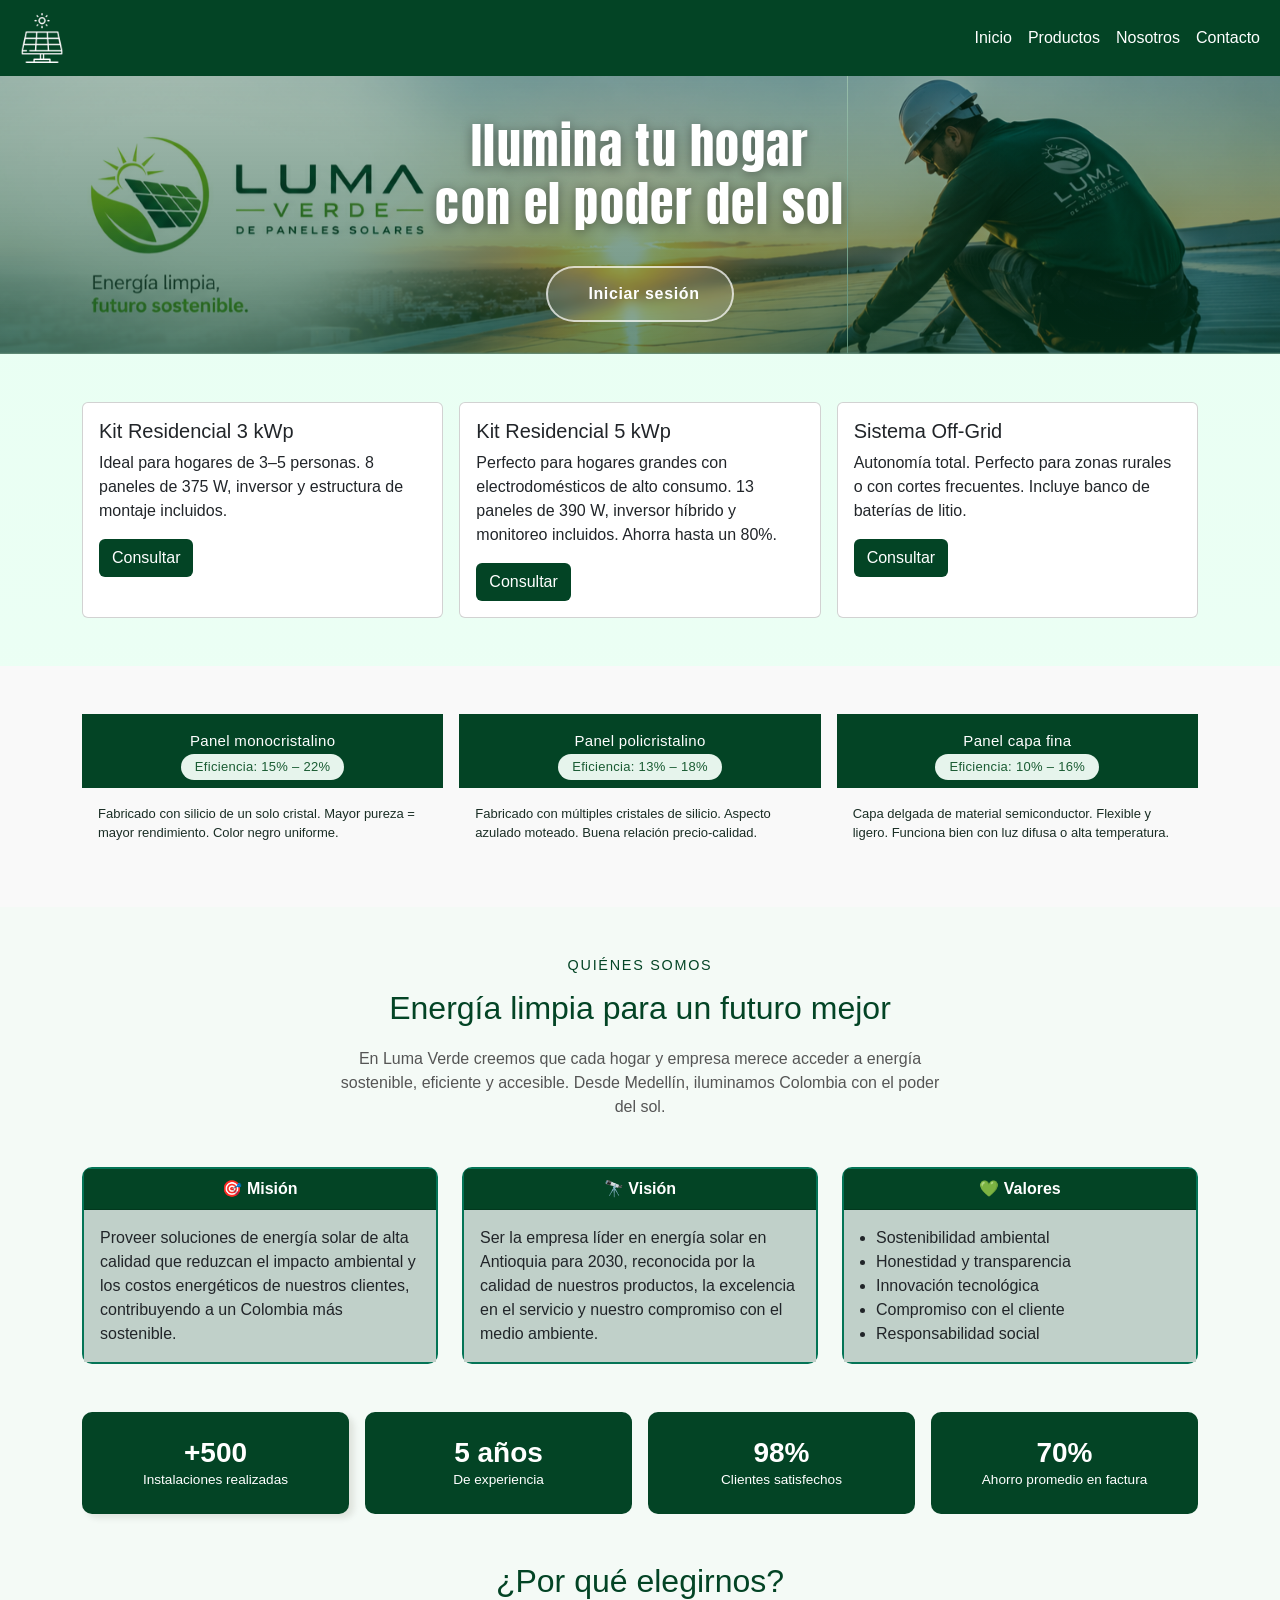
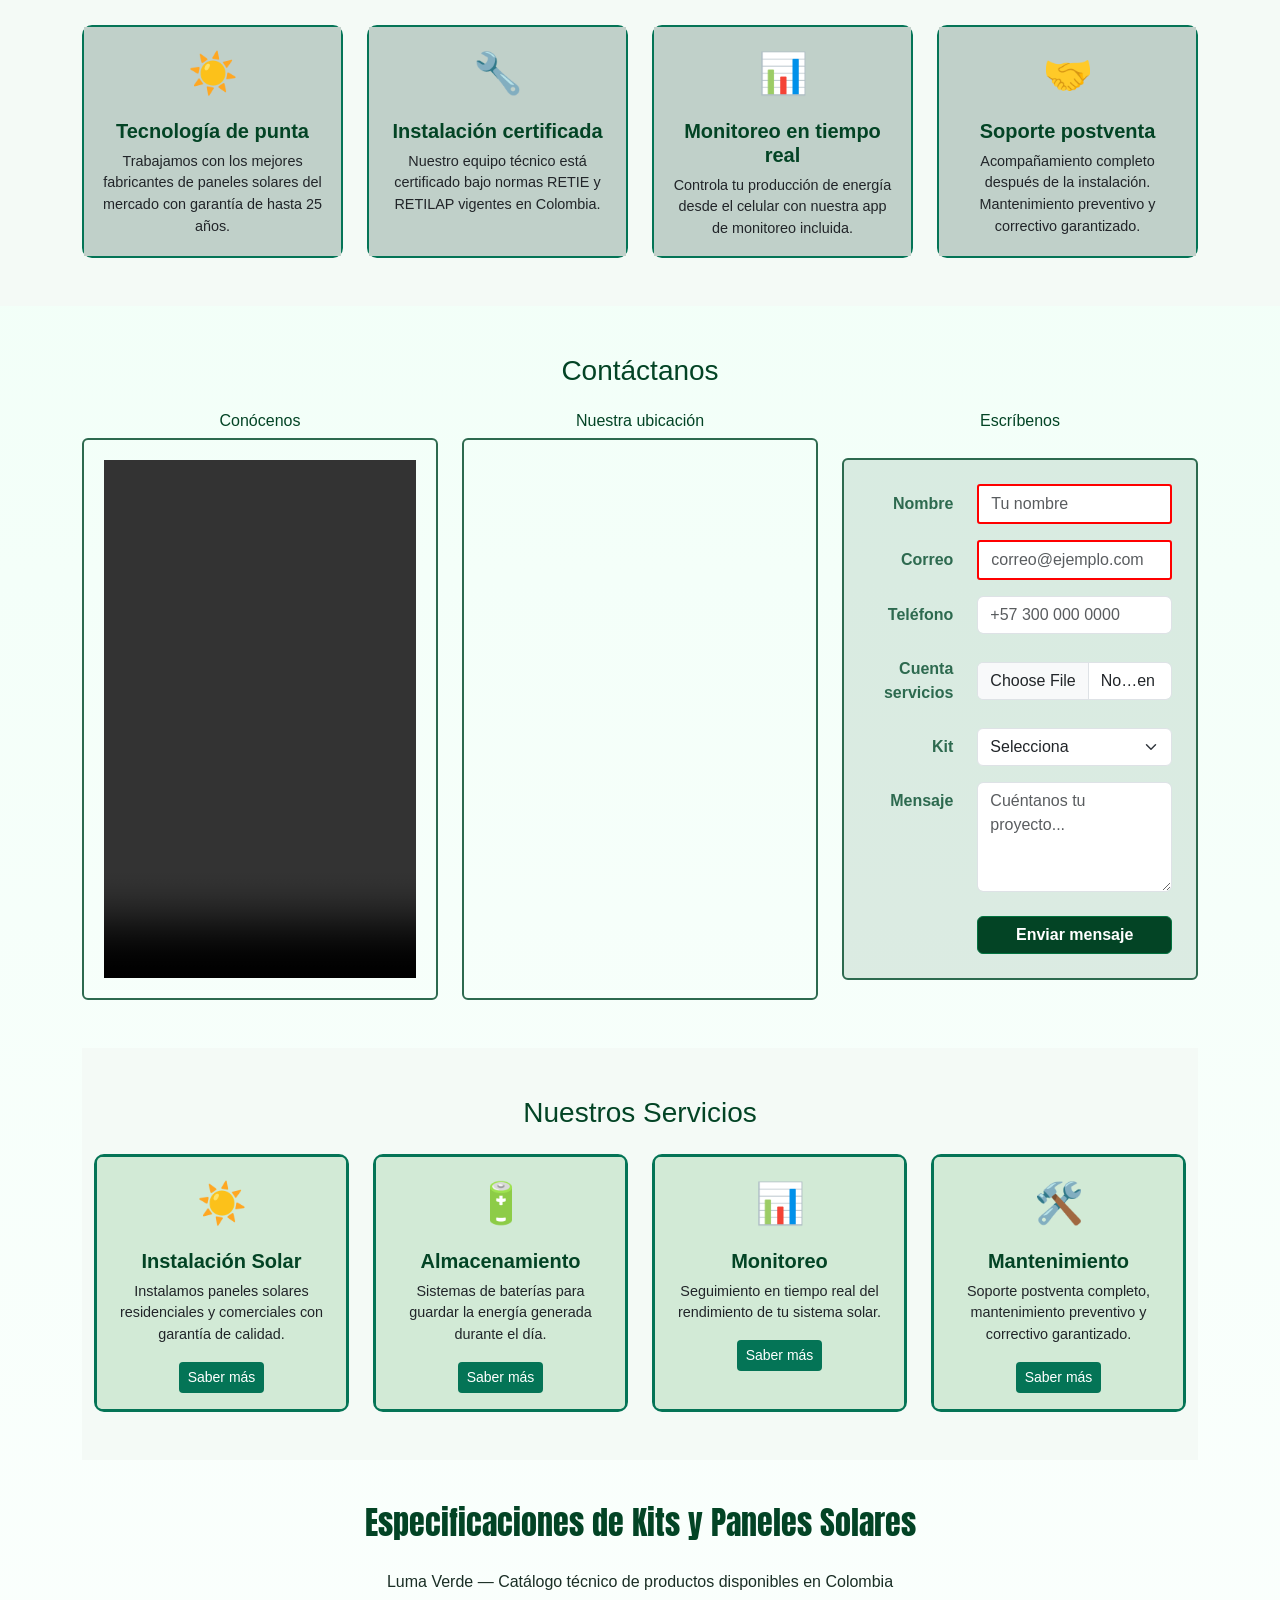
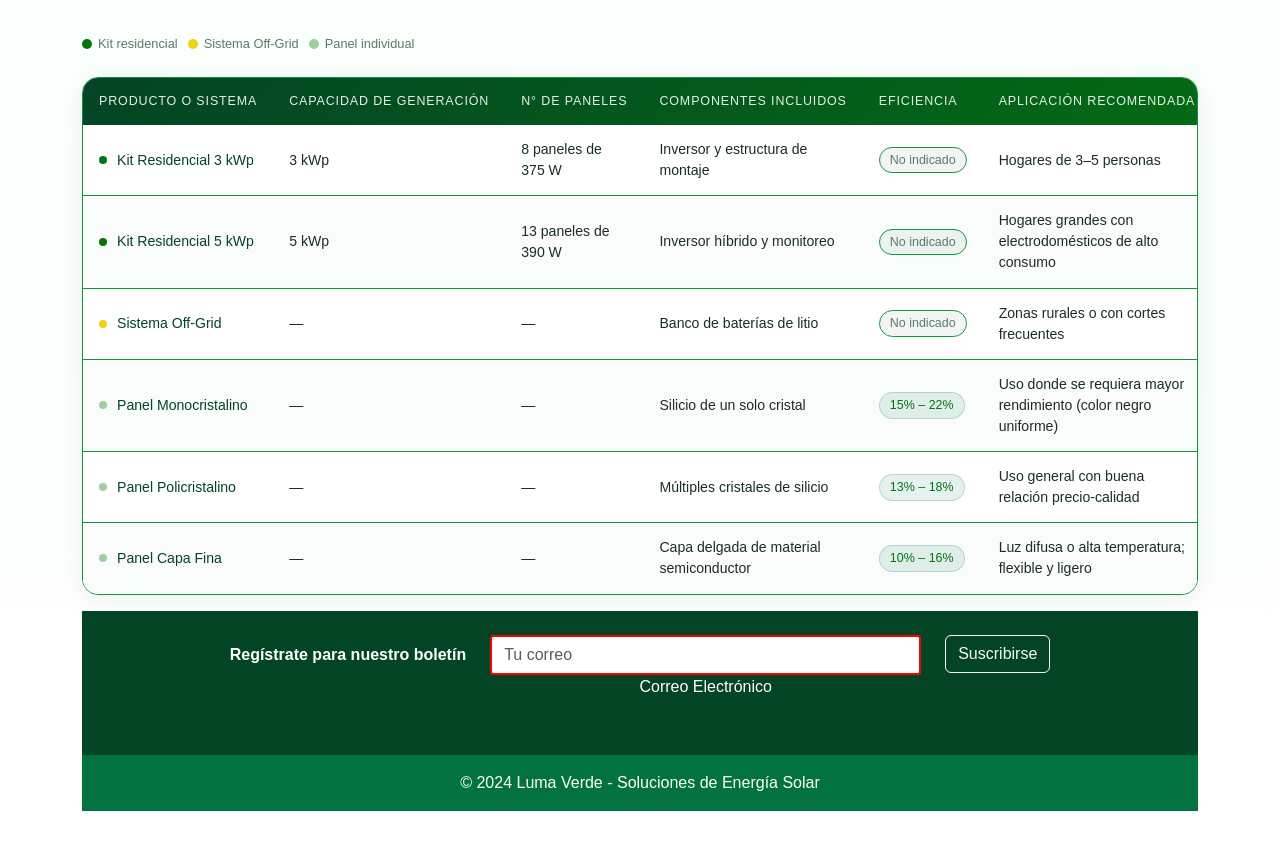
==== commit af54301e: "logeo" ====
--- a/index.html
+++ b/index.html
@@ -28,17 +28,17 @@
       "address": {
         "@type": "PostalAddress",
         "streetAddress": "[Dirección]",
-        "addressLocality": "[Ciudad]",
+        "addressLocality": "[medellín]",
         "addressCountry": "CO"
       },
-      "telephone": "[Teléfono]",
+      "telephone": "[320 654 8796]",
       "url": "https://lumaverde.com",
       "image": "img/logo.png"
     }
   </script>
 </head>
 
-<body>
+<body style=" background: linear-gradient(to bottom, rgba(187, 255, 218, 0.35) 0%, rgba(255, 255, 255, 0.6) 100%);">
 <!-- Navigation -->
 <nav class="navbar navbar-expand-lg sticky-top" style="background-color: #034425;">
   <div class="container-fluid">
@@ -70,28 +70,35 @@
   </div>
 </nav>
 
-<!-- Hero Section with Banner -->
+<!-- ═══ HERO / BANNER ════════════════════════════════════ -->
 <section id="inicio">
-  <div id="carouselExampleSlidesOnly" class="carousel slide" data-bs-ride="carousel">
-    <div class="carousel-inner">
-      <div class="carousel-item active">
-        <img src="img/banner1.png" class="d-block w-100" alt="Banner promocional 1 - Energía solar">
-      </div>
-      <div class="carousel-item">
-        <img src="img/banner2.png" class="d-block w-100" alt="Banner promocional 2 - Soluciones solares">
-      </div>
-      <div class="carousel-item">
-        <img src="img/banner3.png" class="d-block w-100" alt="Banner promocional 3 - Paneles solares">
-      </div>
-    </div>
-  </div>
-
-  <div class="container py-5">
-    <h1 class="text-center" style="color: #034425;">Ilumina tu hogar con el poder del<br>sol</h1>
+  <div style="position: relative;">
+    <div id="carouselBanner" class="carousel slide" data-bs-ride="carousel">
+      <div class="carousel-inner">
+        <div class="carousel-item active">
+          <img src="img/banner1.png" class="d-block w-100" alt="Energía solar residencial">
+        </div>
+        <div class="carousel-item">
+          <img src="img/banner2.png" class="d-block w-100" alt="Instalación de paneles">
+        </div>
+        <div class="carousel-item">
+          <img src="img/banner3.png" class="d-block w-100" alt="Sistema solar">
+        </div>
+      </div>
+    </div>
+    <div class="carousel-overlay"></div>
+
+    <div class="hero-texto">
+      <h1>Ilumina tu hogar<br>con el poder del sol</h1>
+      <a href="logininicio.html" class="btn-flotante">
+        <i class="bi bi-box-arrow-in-right"></i> Iniciar sesión
+      </a>
+    </div>
+
   </div>
 </section>
 
-<!-- Products Section -->
+<!-- Productos -->
 <section id="productos" class="py-5">
   <div class="container">
     <div class="row g-3">
@@ -232,7 +239,7 @@
     <!-- Statistics -->
     <div class="row g-3 text-center mb-5">
       <div class="col-6 col-md-3">
-        <div class="p-4 rounded" style="background-color: #034425; color: white; border-radius: 10px !important;">
+        <div class="p-4 rounded" style="box-shadow: 5px 4px 6px rgba(36, 26, 1, 0.1); background-color: #034425; color: white; border-radius: 10px !important;">
           <h3 class="fw-bold mb-0">+500</h3>
           <p class="mb-0" style="font-size: 0.85rem;">Instalaciones realizadas</p>
         </div>
--- a/estilos.css
+++ b/estilos.css
@@ -112,8 +112,73 @@
   transform: translateY(-5px);
   box-shadow: 0 8px 20px rgba(4, 116, 86, 0.3);
 }
-
-
+/* ============================================================
+   BANNER / CAROUSEL HERO
+   ============================================================ */
+
+/* Altura máxima de las imágenes del carousel */
+.carousel-item img {
+  max-height: 480px;
+  object-fit: cover;
+  width: 100%;
+}
+
+/* Overlay oscuro sobre el carousel */
+.carousel-overlay {
+  position: absolute;
+  inset: 0;
+  background: linear-gradient(to bottom,
+    rgba(3,68,37,0.35) 0%,
+    rgba(3,68,37,0.6) 100%);
+  z-index: 1;
+  pointer-events: none;
+}
+
+/* Texto encima del carousel */
+.hero-texto {
+  position: absolute;
+  bottom: 32px;
+  left: 0;
+  right: 0;
+  z-index: 2;
+  text-align: center;
+}
+
+.hero-texto h1 {
+  font-family: 'Anton', sans-serif;
+  font-size: clamp(1.8rem, 4vw, 3rem);
+  color: var(--blanco);
+  text-shadow: 0 2px 12px rgba(0,0,0,0.4);
+  letter-spacing: 0.03em;
+  padding: 0;
+}
+.btn-flotante {
+  display: inline-flex;
+  align-items: center;
+  gap: 8px;
+  margin-top: 24px;
+  padding: 14px 32px;
+  background: rgba(255,255,255,0.15);
+  color: var(--blanco);
+  font-weight: 600;
+  font-size: 1rem;
+  border: 2px solid rgba(255,255,255,0.7);
+  border-radius: 50px;
+  text-decoration: none;
+  backdrop-filter: blur(6px);
+  letter-spacing: 0.04em;
+  transition: background 0.2s, transform 0.2s, box-shadow 0.2s;
+}
+
+.btn-flotante:hover {
+  background: var(--verde-medio);
+  border-color: var(--verde-medio);
+  color: var(--blanco);
+  transform: translateY(-3px);
+  box-shadow: 0 10px 30px rgba(0,0,0,0.3);
+}
+
+.btn-flotante i { font-size: 1.1rem; }
 /* ============================================================
    6. SECCIÓN TIPOS DE PANEL SOLAR
    ============================================================ */
@@ -126,6 +191,13 @@
   font-weight: 500;
   letter-spacing: 0.02em;
 }
+  .carousel-overlay {
+      position: absolute;
+      inset: 0;
+      background: linear-gradient(to bottom, rgba(3,68,37,0.35) 0%, rgba(3,68,37,0.6) 100%);
+      z-index: 1;
+      pointer-events: none;
+    }
 
 .eff-badge {
   display: inline-block;
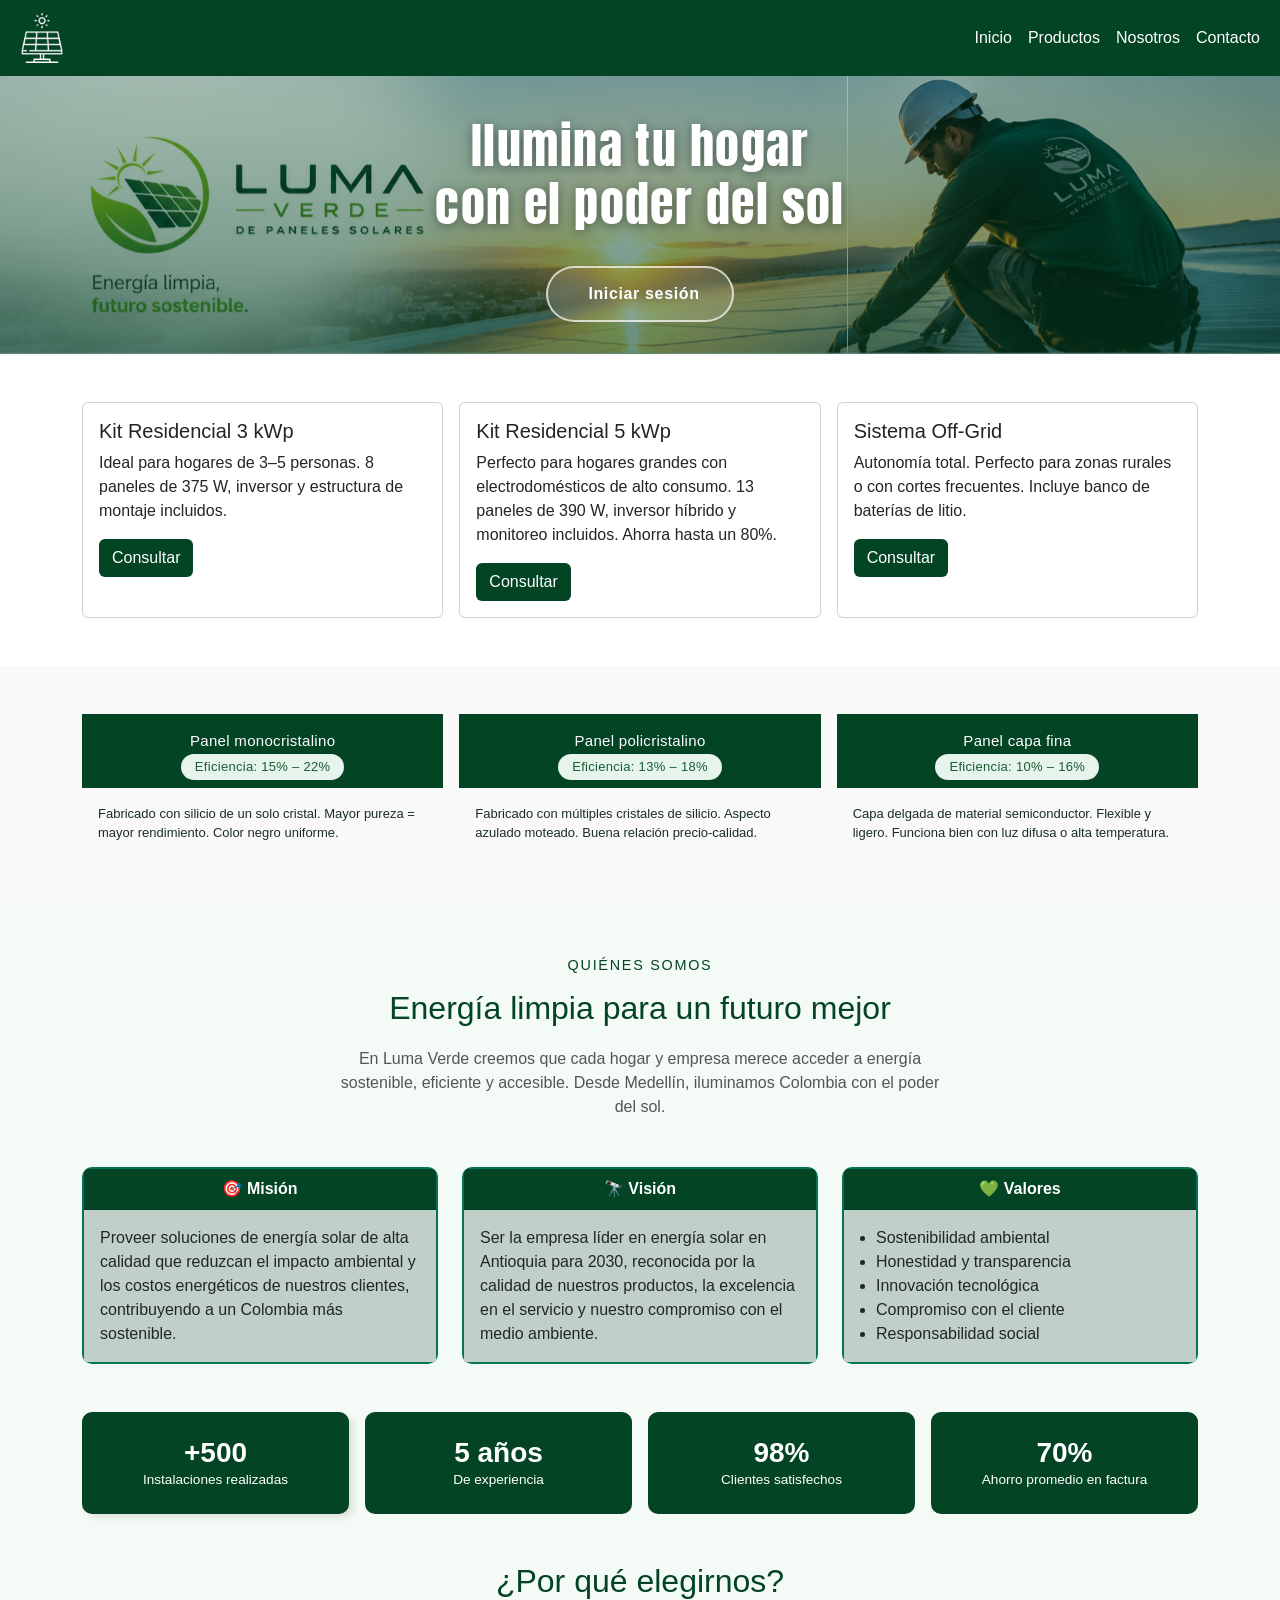
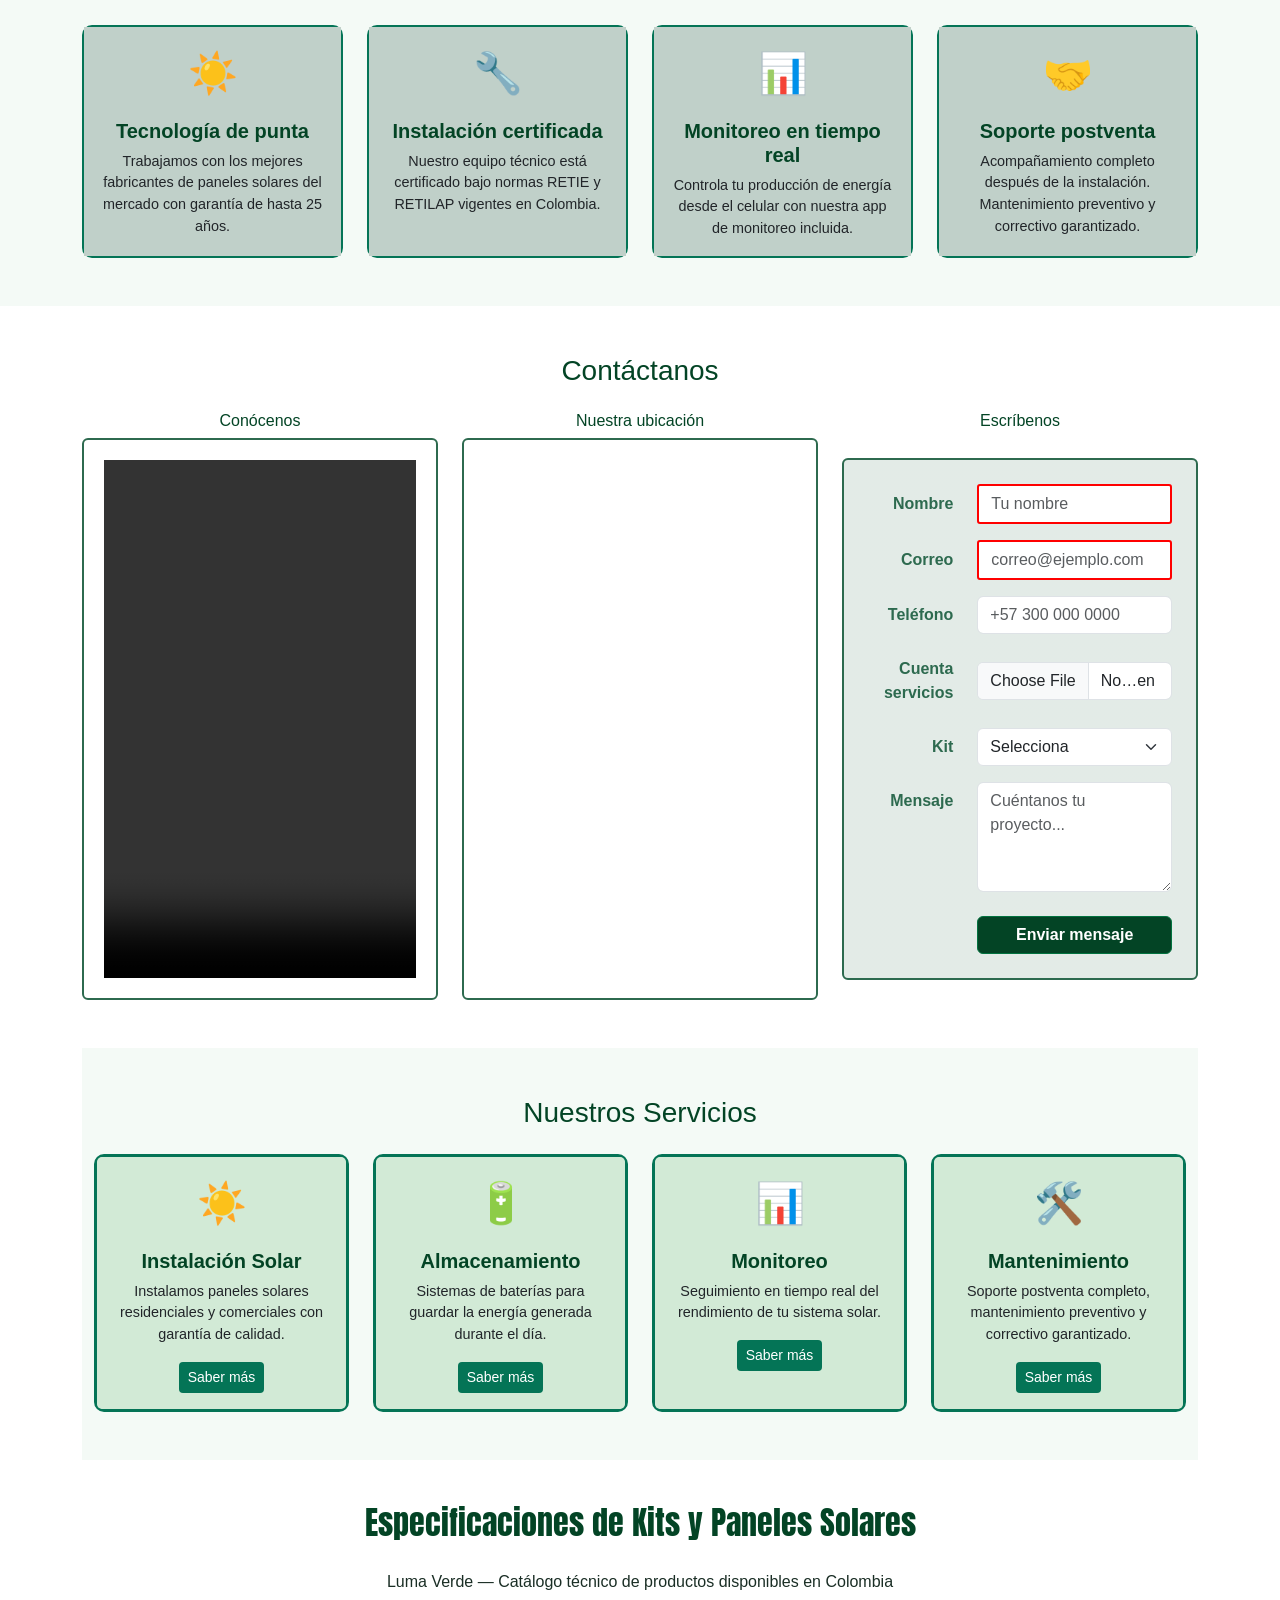
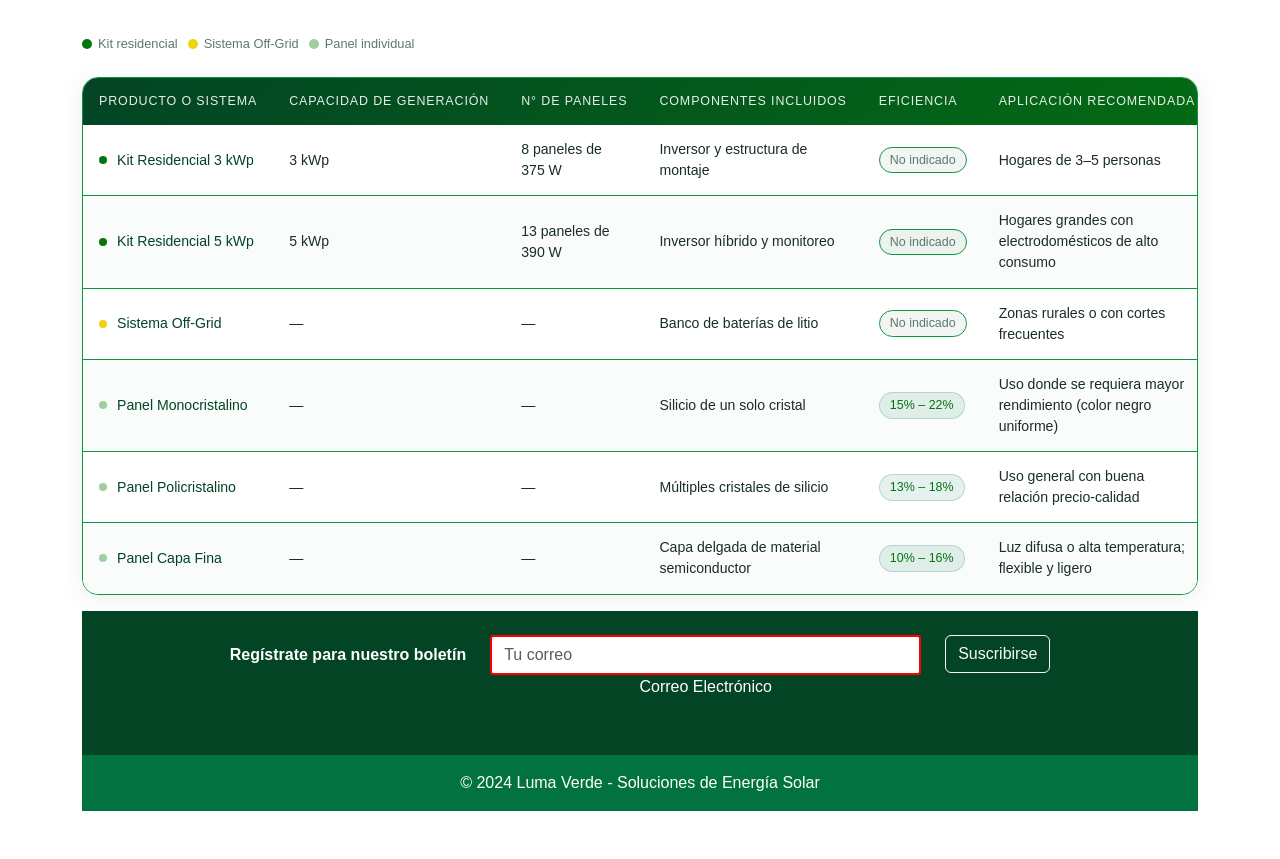
==== commit a68856d2: "test" ====
--- a/index.html
+++ b/index.html
@@ -38,7 +38,7 @@
   </script>
 </head>
 
-<body style=" background: linear-gradient(to bottom, rgba(187, 255, 218, 0.35) 0%, rgba(255, 255, 255, 0.6) 100%);">
+<body style=" background: linear-gradient(to bottom, rgba(254, 255, 255, 0.35) 0%, rgba(255, 255, 255, 0.6) 100%);">
 <!-- Navigation -->
 <nav class="navbar navbar-expand-lg sticky-top" style="background-color: #034425;">
   <div class="container-fluid">
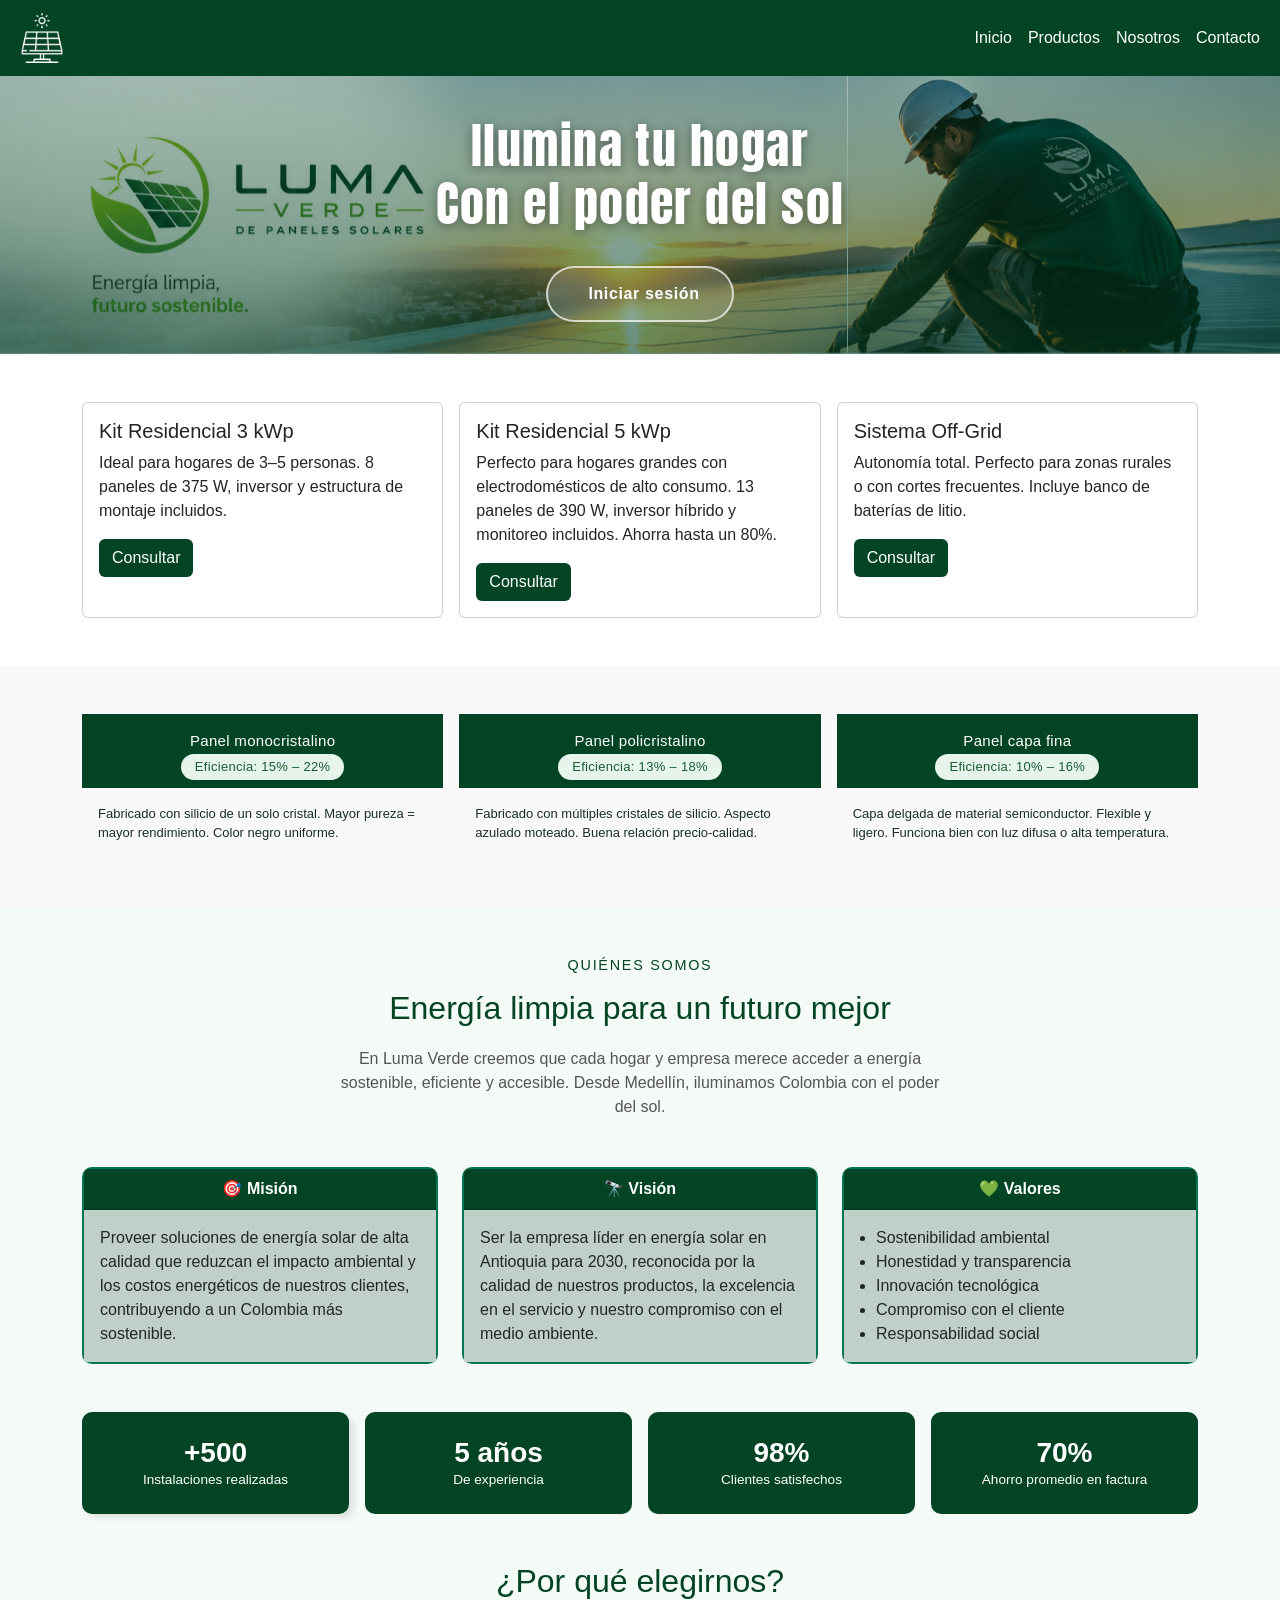
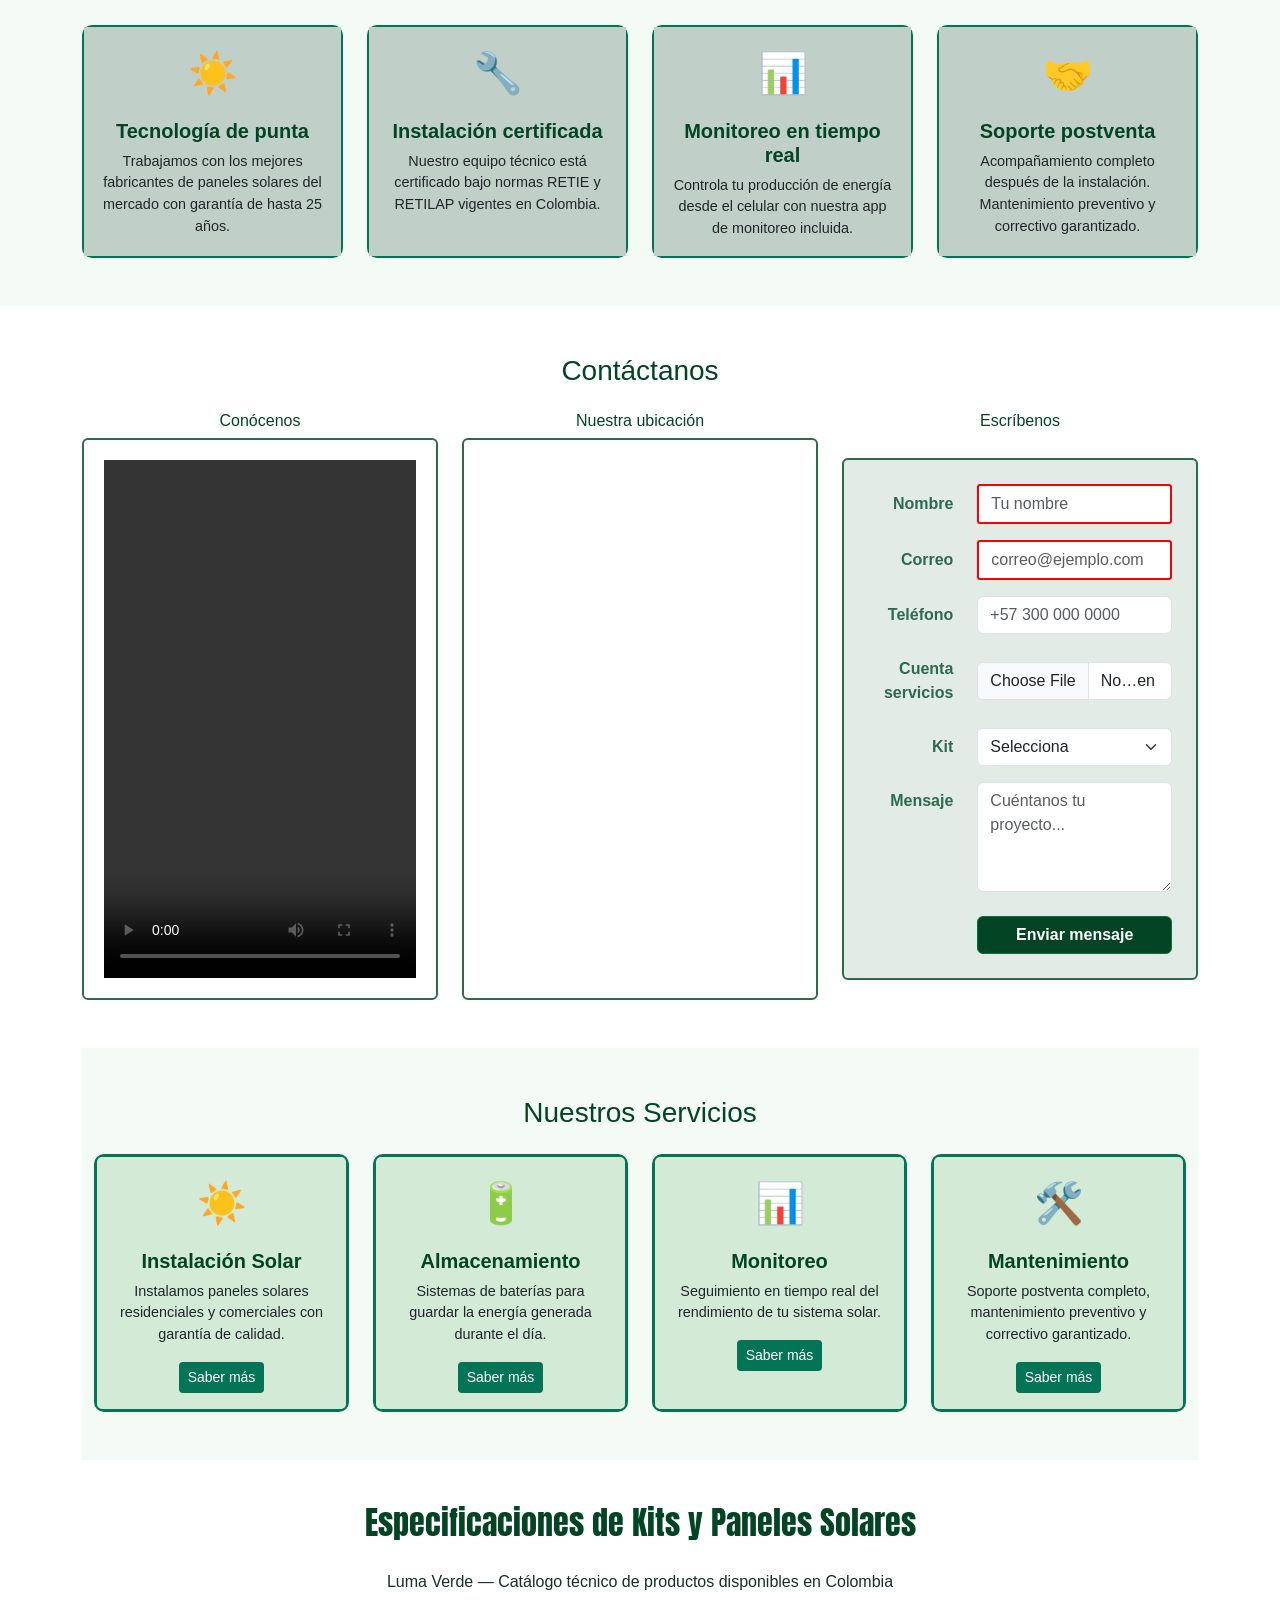
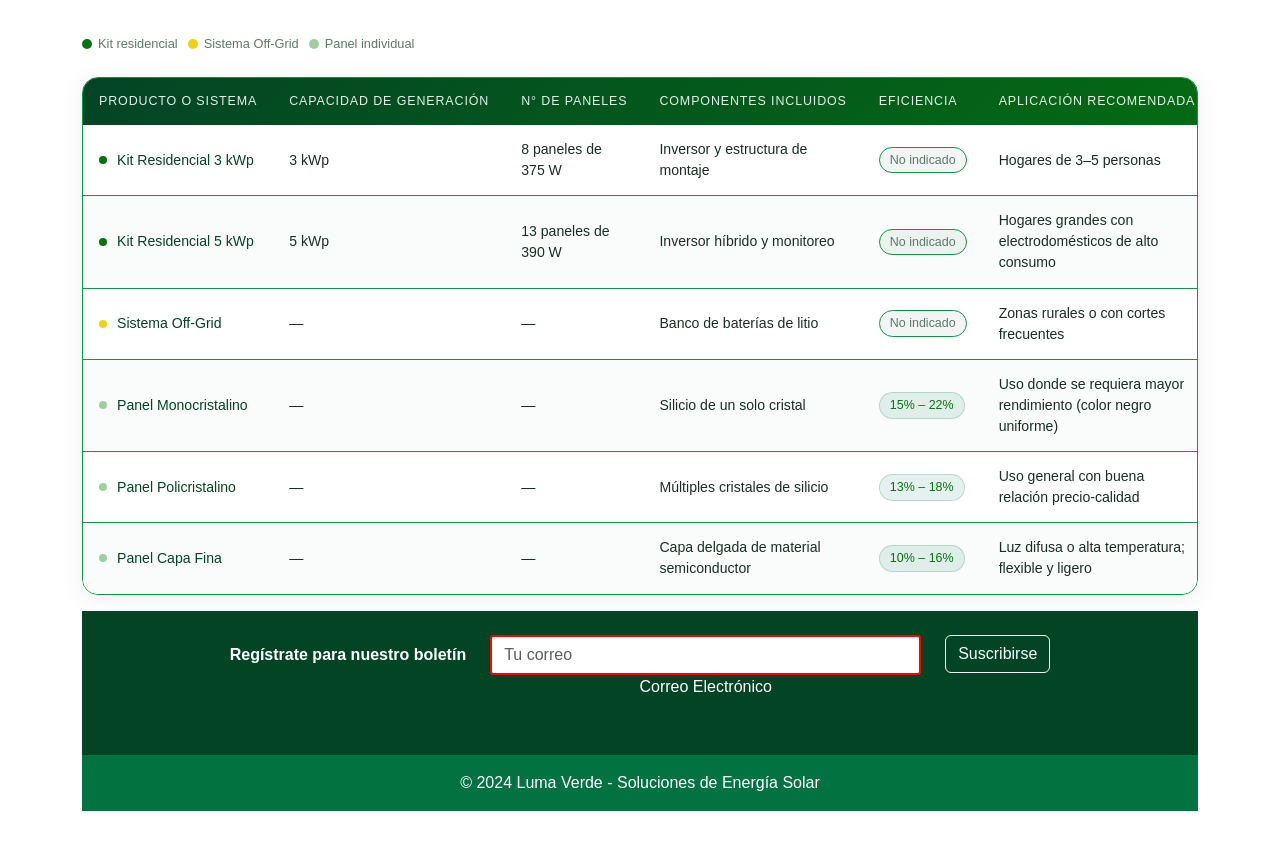
==== commit 608606d2: "boton iniciar seccion arreglado" ====
--- a/index.html
+++ b/index.html
@@ -89,8 +89,8 @@
     <div class="carousel-overlay"></div>
 
     <div class="hero-texto">
-      <h1>Ilumina tu hogar<br>con el poder del sol</h1>
-      <a href="logininicio.html" class="btn-flotante">
+      <h1>Ilumina tu hogar<br>Con el poder del sol</h1>
+      <a href="loginInicio.html" class="btn-flotante">
         <i class="bi bi-box-arrow-in-right"></i> Iniciar sesión
       </a>
     </div>
--- a/estilos.css
+++ b/estilos.css
@@ -179,6 +179,32 @@
 }
 
 .btn-flotante i { font-size: 1.1rem; }
+
+@media (max-width: 768px) {
+  .btn-flotante {
+    padding: 10px 20px;
+    font-size: 0.85rem;
+    gap: 6px;
+    margin-top: 18px;
+  }
+
+  .btn-flotante i {
+    font-size: 0.9rem;
+  }
+}
+
+@media (max-width: 480px) {
+  .btn-flotante {
+    padding: 8px 16px;
+    font-size: 0.75rem;
+    gap: 5px;
+    margin-top: 12px;
+  }
+
+  .btn-flotante i {
+    font-size: 0.8rem;
+  }
+}
 /* ============================================================
    6. SECCIÓN TIPOS DE PANEL SOLAR
    ============================================================ */
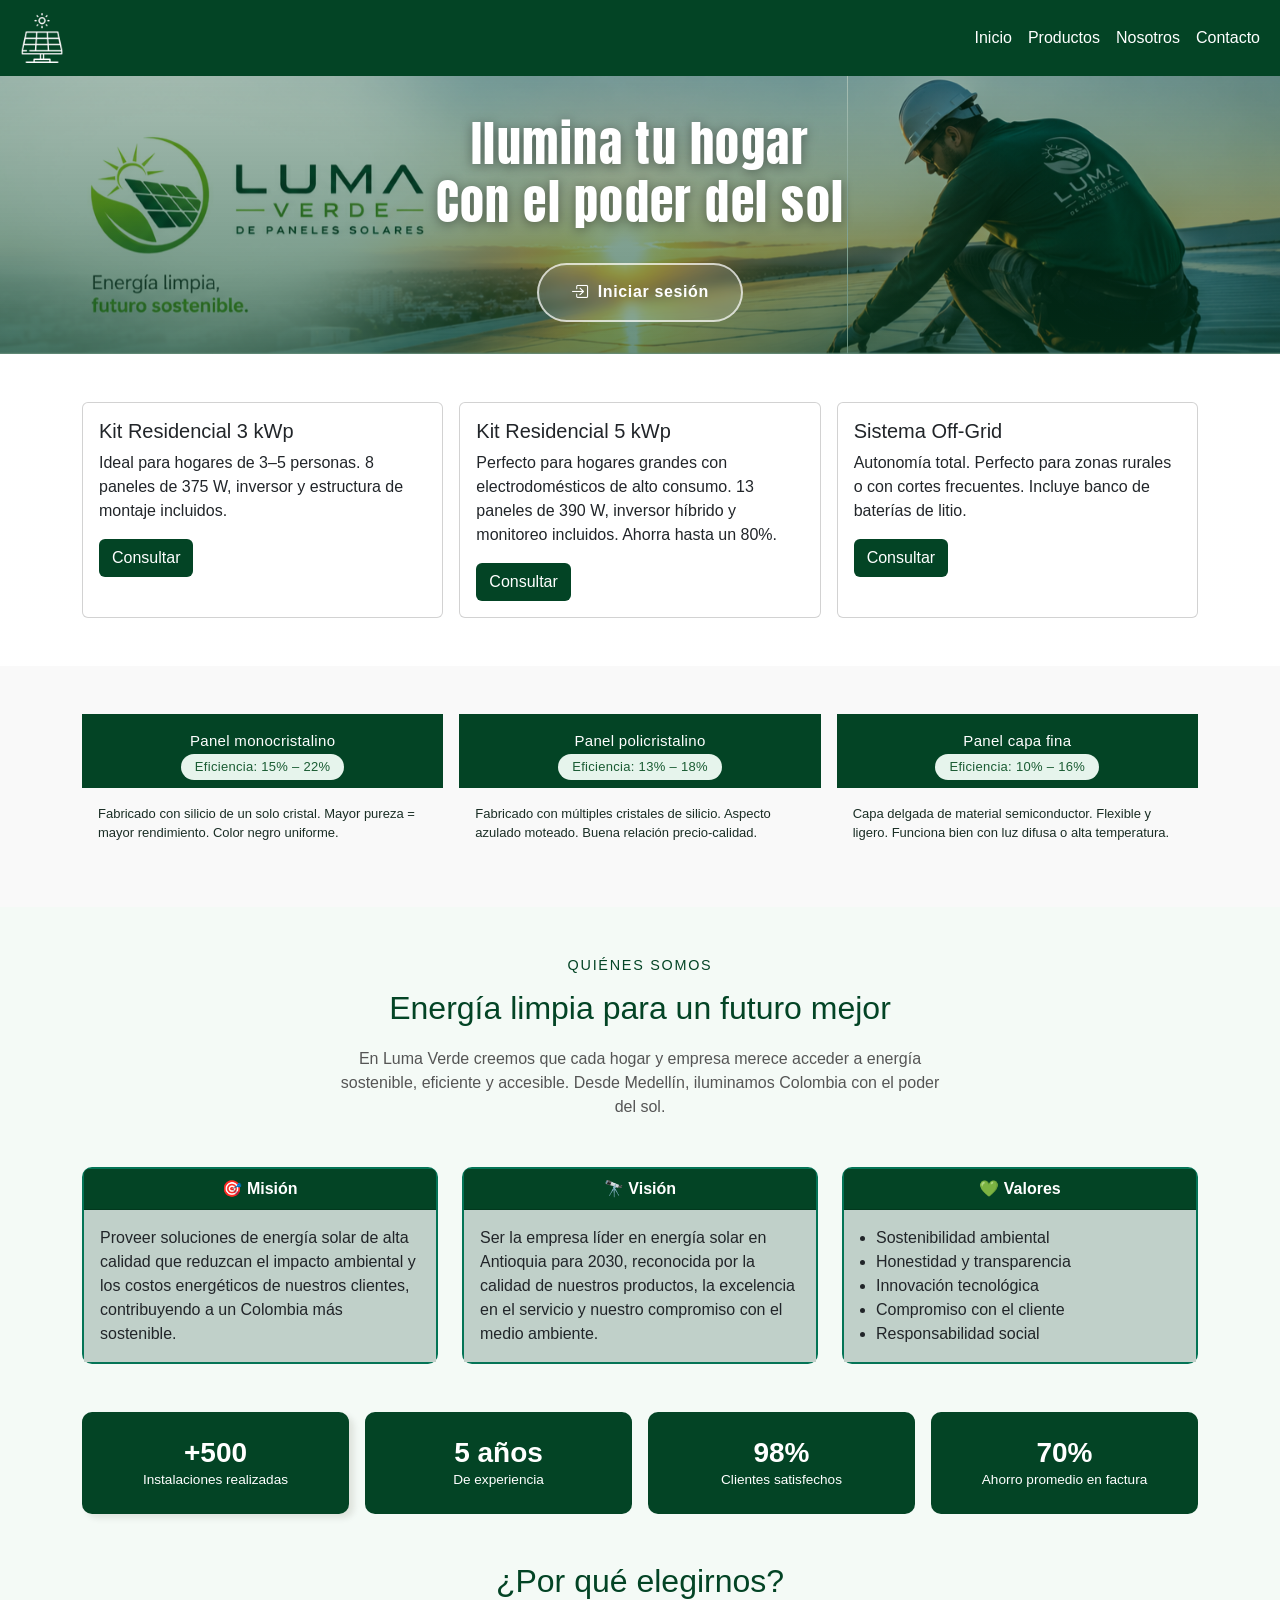
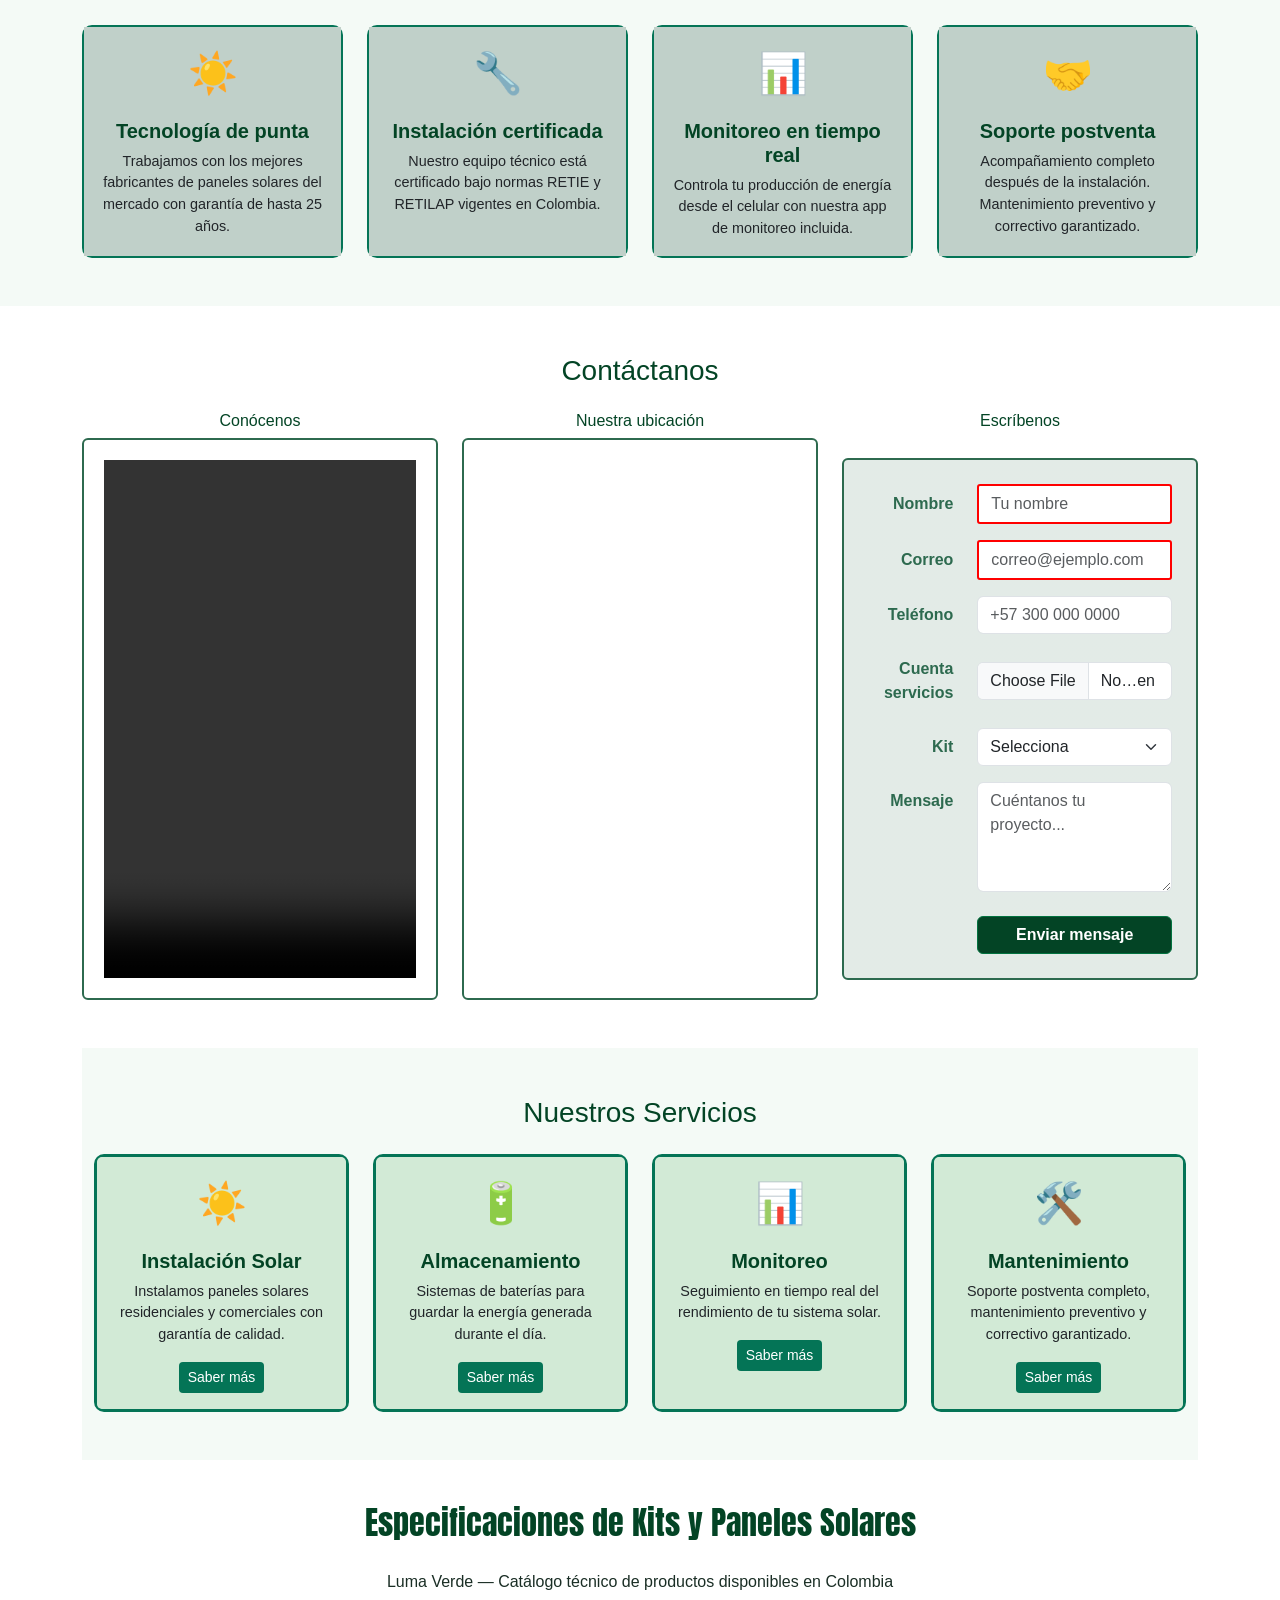
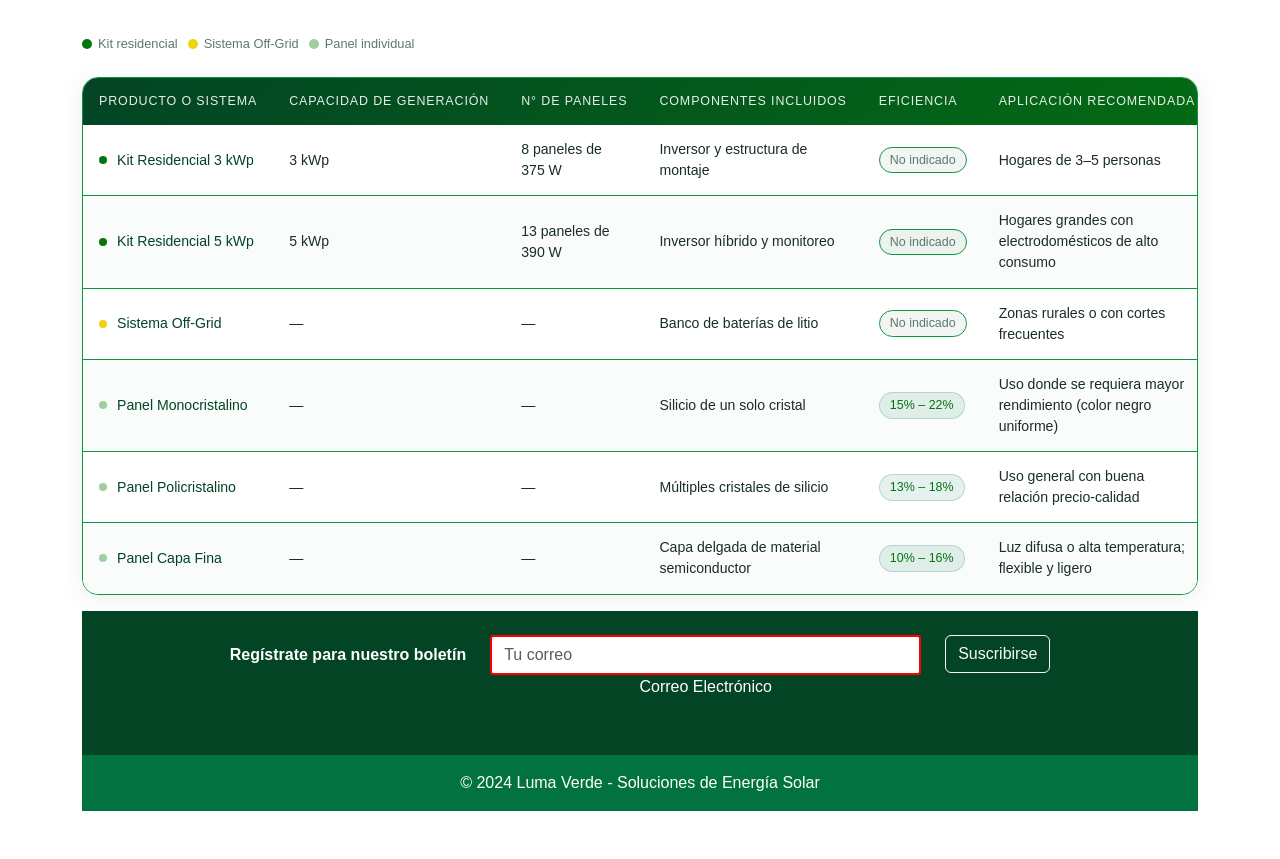
==== commit 6a7ec488: "boton arreglado iniciar seccion" ====
--- a/index.html
+++ b/index.html
@@ -14,6 +14,9 @@
   <!-- Bootstrap CSS -->
   <link href="https://cdn.jsdelivr.net/npm/bootstrap@5.3.8/dist/css/bootstrap.min.css" rel="stylesheet"
     integrity="sha384-sRIl4kxILFvY47J16cr9ZwB07vP4J8+LH7qKQnuqkuIAvNWLzeN8tE5YBujZqJLB" crossorigin="anonymous">
+
+  <!-- Bootstrap Icons -->
+  <link rel="stylesheet" href="https://cdn.jsdelivr.net/npm/bootstrap-icons@1.11.3/font/bootstrap-icons.min.css">
 
   <!-- Custom CSS -->
   <link rel="stylesheet" href="estilos.css">
@@ -90,8 +93,10 @@
 
     <div class="hero-texto">
       <h1>Ilumina tu hogar<br>Con el poder del sol</h1>
-      <a href="loginInicio.html" class="btn-flotante">
-        <i class="bi bi-box-arrow-in-right"></i> Iniciar sesión
+      <a href="loginInicio.html" class="btn-flotante" style="align-items: left;">
+        <i class="bi bi-box-arrow-in-right icon-desktop"></i>
+        <i class="bi bi-key icon-mobile"></i>
+        <span class="btn-texto">Iniciar sesión</span>
       </a>
     </div>
 
--- a/estilos.css
+++ b/estilos.css
@@ -180,29 +180,48 @@
 
 .btn-flotante i { font-size: 1.1rem; }
 
+.icon-mobile {
+  display: none;
+}
+
 @media (max-width: 768px) {
   .btn-flotante {
-    padding: 10px 20px;
+    padding: 12px;
     font-size: 0.85rem;
-    gap: 6px;
+    gap: 0;
     margin-top: 18px;
+    border-radius: 50%;
+    width: 48px;
+    height: 48px;
+    justify-content: center;
   }
 
+  .btn-flotante .btn-texto {
+    display: none;
+  }
+
+  .icon-desktop {
+    display: none;
+  }
+
+  .icon-mobile {
+    display: inline;
+  }
+
   .btn-flotante i {
-    font-size: 0.9rem;
+    font-size: 1.2rem;
   }
 }
 
 @media (max-width: 480px) {
   .btn-flotante {
-    padding: 8px 16px;
-    font-size: 0.75rem;
-    gap: 5px;
-    margin-top: 12px;
+    padding: 10px;
+    width: 44px;
+    height: 44px;
   }
 
   .btn-flotante i {
-    font-size: 0.8rem;
+    font-size: 1rem;
   }
 }
 /* ============================================================
@@ -451,4 +470,298 @@
   to   { opacity: 1; transform: translateY(0); }
 }
 
-h1 { animation: fadeIn 1s ease forwards; }+h1 { animation: fadeIn 1s ease forwards; }
+
+    body {
+      font-family: 'DM Sans', sans-serif;
+      background-color: var(--fondo);
+      min-height: 100vh;
+      overflow-x: hidden;
+    }
+
+    /* ── CAROUSEL ────────────────────────────── */
+    #inicio .carousel-item img {
+      max-height: 480px;
+      object-fit: cover;
+      width: 100%;
+    }
+
+    .carousel-overlay {
+      position: absolute;
+      inset: 0;
+      background: linear-gradient(to bottom, rgba(3,68,37,0.35) 0%, rgba(3,68,37,0.6) 100%);
+      z-index: 1;
+      pointer-events: none;
+    }
+
+    .hero-texto {
+      position: absolute;
+      bottom: 32px;
+      left: 0; right: 0;
+      z-index: 2;
+      text-align: center;
+    }
+
+    .hero-texto h1 {
+      font-family: 'Anton', sans-serif;
+      font-size: clamp(1.8rem, 4vw, 3rem);
+      color: var(--blanco);
+      text-shadow: 0 2px 12px rgba(0,0,0,0.4);
+      letter-spacing: 0.03em;
+      padding: 0;
+      animation: fadeIn 1s ease forwards;
+    }
+
+    /* ── PANEL STATS ─────────────────────────── */
+    .panel-izquierdo {
+      width: 100%;
+      background: linear-gradient(145deg, var(--verde-oscuro) 0%, var(--verde-medio) 100%);
+      position: relative;
+      display: flex;
+      flex-direction: column;
+      justify-content: center;
+      align-items: center;
+      padding: 3rem 2rem;
+      overflow: hidden;
+      min-height: 280px;
+    }
+
+    .panel-izquierdo::before {
+      content: '';
+      position: absolute;
+      width: 420px; height: 420px;
+      border-radius: 50%;
+      border: 2px solid rgba(255,255,255,0.07);
+      top: -100px; left: -100px;
+      pointer-events: none;
+    }
+
+    .panel-izquierdo::after {
+      content: '';
+      position: absolute;
+      width: 300px; height: 300px;
+      border-radius: 50%;
+      border: 2px solid rgba(255,255,255,0.07);
+      bottom: -60px; right: -60px;
+      pointer-events: none;
+    }
+
+    .panel-circulo-extra {
+      position: absolute;
+      width: 200px; height: 200px;
+      border-radius: 50%;
+      border: 2px solid rgba(255,255,255,0.05);
+      bottom: 60px; left: 30px;
+      pointer-events: none;
+    }
+
+    .panel-contenido {
+      position: relative;
+      z-index: 1;
+      text-align: center;
+      width: 100%;
+    }
+
+    .panel-subtitulo {
+      color: rgba(255,255,255,0.8);
+      font-size: 1rem;
+      line-height: 1.7;
+      margin-bottom: 2rem;
+    }
+
+    .stats-row {
+      display: flex;
+      gap: 1rem;
+      justify-content: center;
+      flex-wrap: wrap;
+    }
+
+    .stat-card {
+      background: rgba(255,255,255,0.1);
+      border: 1px solid rgba(255,255,255,0.18);
+      border-radius: 12px;
+      padding: 0.9rem 1.4rem;
+      text-align: center;
+      backdrop-filter: blur(4px);
+      min-width: 90px;
+      transition: transform 0.2s;
+    }
+
+    .stat-card:hover { transform: translateY(-3px); }
+
+    .stat-card .num {
+      font-family: 'Archivo Black', sans-serif;
+      font-size: 1.5rem;
+      color: var(--blanco);
+    }
+
+    .stat-card .lbl {
+      font-size: 0.72rem;
+      color: rgba(255,255,255,0.65);
+      text-transform: uppercase;
+      letter-spacing: 0.06em;
+      margin-top: 2px;
+    }
+
+    .sol-icono-wrap {
+      font-size: 3rem;
+      margin-bottom: 1rem;
+      display: block;
+      animation: rotar 20s linear infinite;
+    }
+
+    @keyframes rotar {
+      from { transform: rotate(0deg); }
+      to   { transform: rotate(360deg); }
+    }
+
+    /* ── CARD LOGIN ──────────────────────────── */
+    .login-card {
+      border: 2px solid var(--verde-medio) !important;
+      border-radius: 16px !important;
+      overflow: hidden;
+      box-shadow: 0 12px 40px rgba(3,68,37,0.15);
+      transition: box-shadow 0.3s;
+      height: 100%;
+    }
+
+    .login-card:hover {
+      box-shadow: 0 20px 60px rgba(3,68,37,0.22);
+    }
+
+    .login-card .card-header {
+      background: linear-gradient(135deg, var(--verde-oscuro), var(--verde-medio));
+      padding: 2rem 1.5rem;
+      border-bottom: none;
+    }
+
+    .login-card .card-body {
+      background-color: var(--fondo);
+      padding: 2rem;
+    }
+
+    .login-card .form-control,
+    .login-card .form-select {
+      border: 1.5px solid var(--verde-medio);
+      border-radius: 8px;
+      background-color: var(--blanco);
+      color: var(--texto);
+      transition: border-color 0.2s, box-shadow 0.2s;
+    }
+
+    .login-card .form-control:focus,
+    .login-card .form-select:focus {
+      border-color: var(--verde-oscuro);
+      box-shadow: 0 0 0 3px rgba(4,116,86,0.15);
+    }
+
+    .login-card label {
+      color: var(--verde-oscuro);
+      font-weight: 600;
+      font-size: 0.88rem;
+      margin-bottom: 6px;
+    }
+
+    .btn-ingresar {
+      background: linear-gradient(135deg, var(--verde-medio), var(--verde-oscuro));
+      border: none;
+      border-radius: 8px;
+      color: var(--blanco);
+      font-weight: 600;
+      padding: 11px;
+      font-size: 1rem;
+      letter-spacing: 0.02em;
+      transition: transform 0.15s, box-shadow 0.15s;
+    }
+
+    .btn-ingresar:hover {
+      transform: translateY(-2px);
+      box-shadow: 0 8px 24px rgba(4,116,86,0.35);
+      color: var(--blanco);
+    }
+
+    .btn-ingresar:active { transform: translateY(0); }
+
+    .link-olvido {
+      color: var(--verde-medio);
+      font-size: 0.85rem;
+      font-weight: 500;
+      text-decoration: none;
+    }
+
+    .link-olvido:hover { text-decoration: underline; }
+
+    /* ── CARD DESCARGAS ──────────────────────── */
+    .descarga-card {
+      border: 2px solid var(--verde-medio) !important;
+      border-radius: 16px !important;
+      overflow: hidden;
+      box-shadow: 0 12px 40px rgba(3,68,37,0.15);
+      transition: box-shadow 0.3s;
+      height: 100%;
+    }
+
+    .descarga-card:hover {
+      box-shadow: 0 20px 60px rgba(3,68,37,0.22);
+    }
+
+    .descarga-card .card-header {
+      background: linear-gradient(135deg, var(--verde-oscuro), var(--verde-medio));
+      padding: 2rem 1.5rem;
+      border-bottom: none;
+    }
+
+    .descarga-card .card-body {
+      background-color: var(--fondo);
+      padding: 2rem;
+      display: flex;
+      flex-direction: column;
+      gap: 1rem;
+    }
+
+    .btn-descarga {
+      display: flex;
+      align-items: center;
+      gap: 12px;
+      width: 100%;
+      padding: 14px 18px;
+      border: 2px solid var(--verde-medio);
+      border-radius: 10px;
+      background-color: var(--blanco);
+      color: var(--verde-oscuro);
+      font-weight: 600;
+      font-size: 0.92rem;
+      text-decoration: none;
+      transition: background 0.2s, transform 0.15s, box-shadow 0.15s;
+      cursor: pointer;
+    }
+
+    .btn-descarga:hover {
+      background-color: var(--verde-medio);
+      color: var(--blanco);
+      transform: translateX(4px);
+      box-shadow: 0 6px 20px rgba(4,116,86,0.25);
+    }
+
+    .btn-descarga .icono-descarga {
+      font-size: 1.4rem;
+      flex-shrink: 0;
+    }
+
+    .btn-descarga .info-descarga {
+      text-align: left;
+      line-height: 1.3;
+    }
+
+    .btn-descarga .info-descarga small {
+      display: block;
+      font-size: 0.75rem;
+      font-weight: 400;
+      opacity: 0.7;
+      margin-top: 2px;
+    }
+
+    /* ── RESPONSIVE ──────────────────────────── */
+    @media (max-width: 768px) {
+      .panel-izquierdo { min-height: auto; padding: 2rem 1.5rem; }
+    }
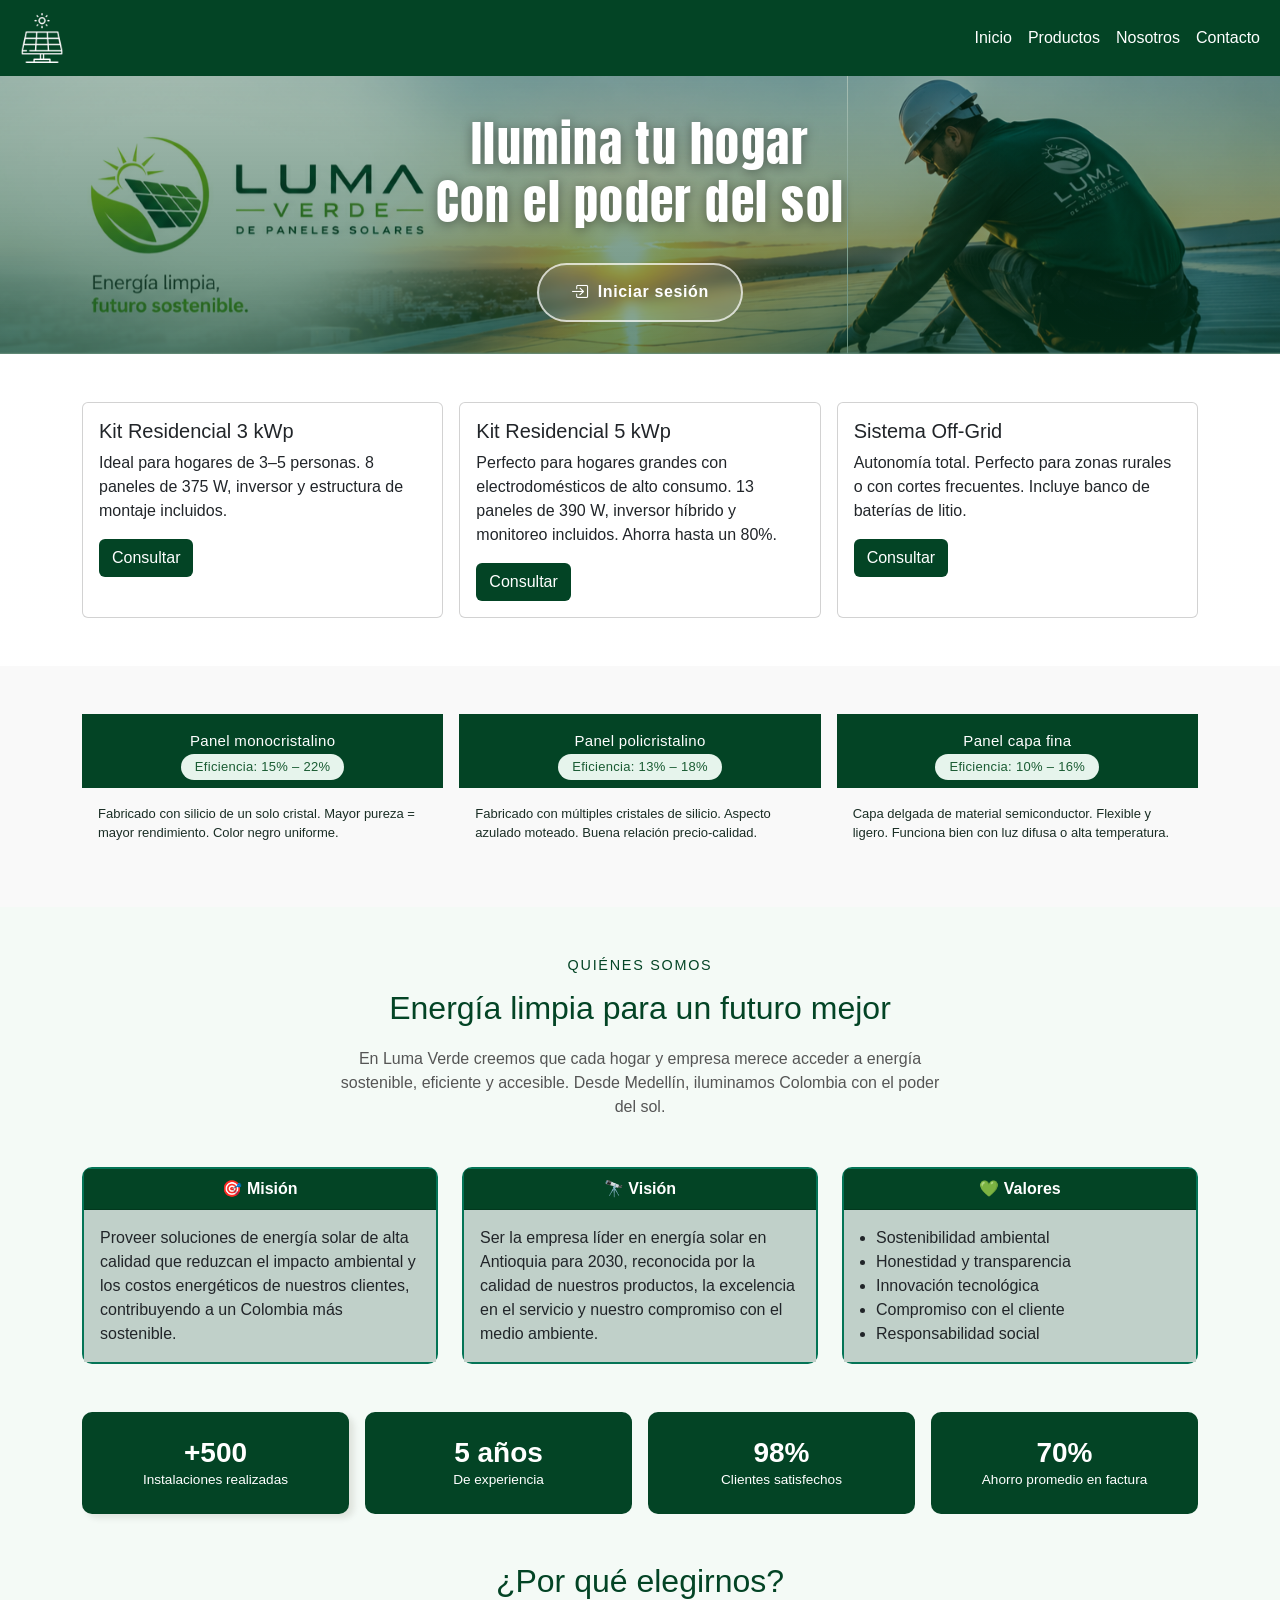
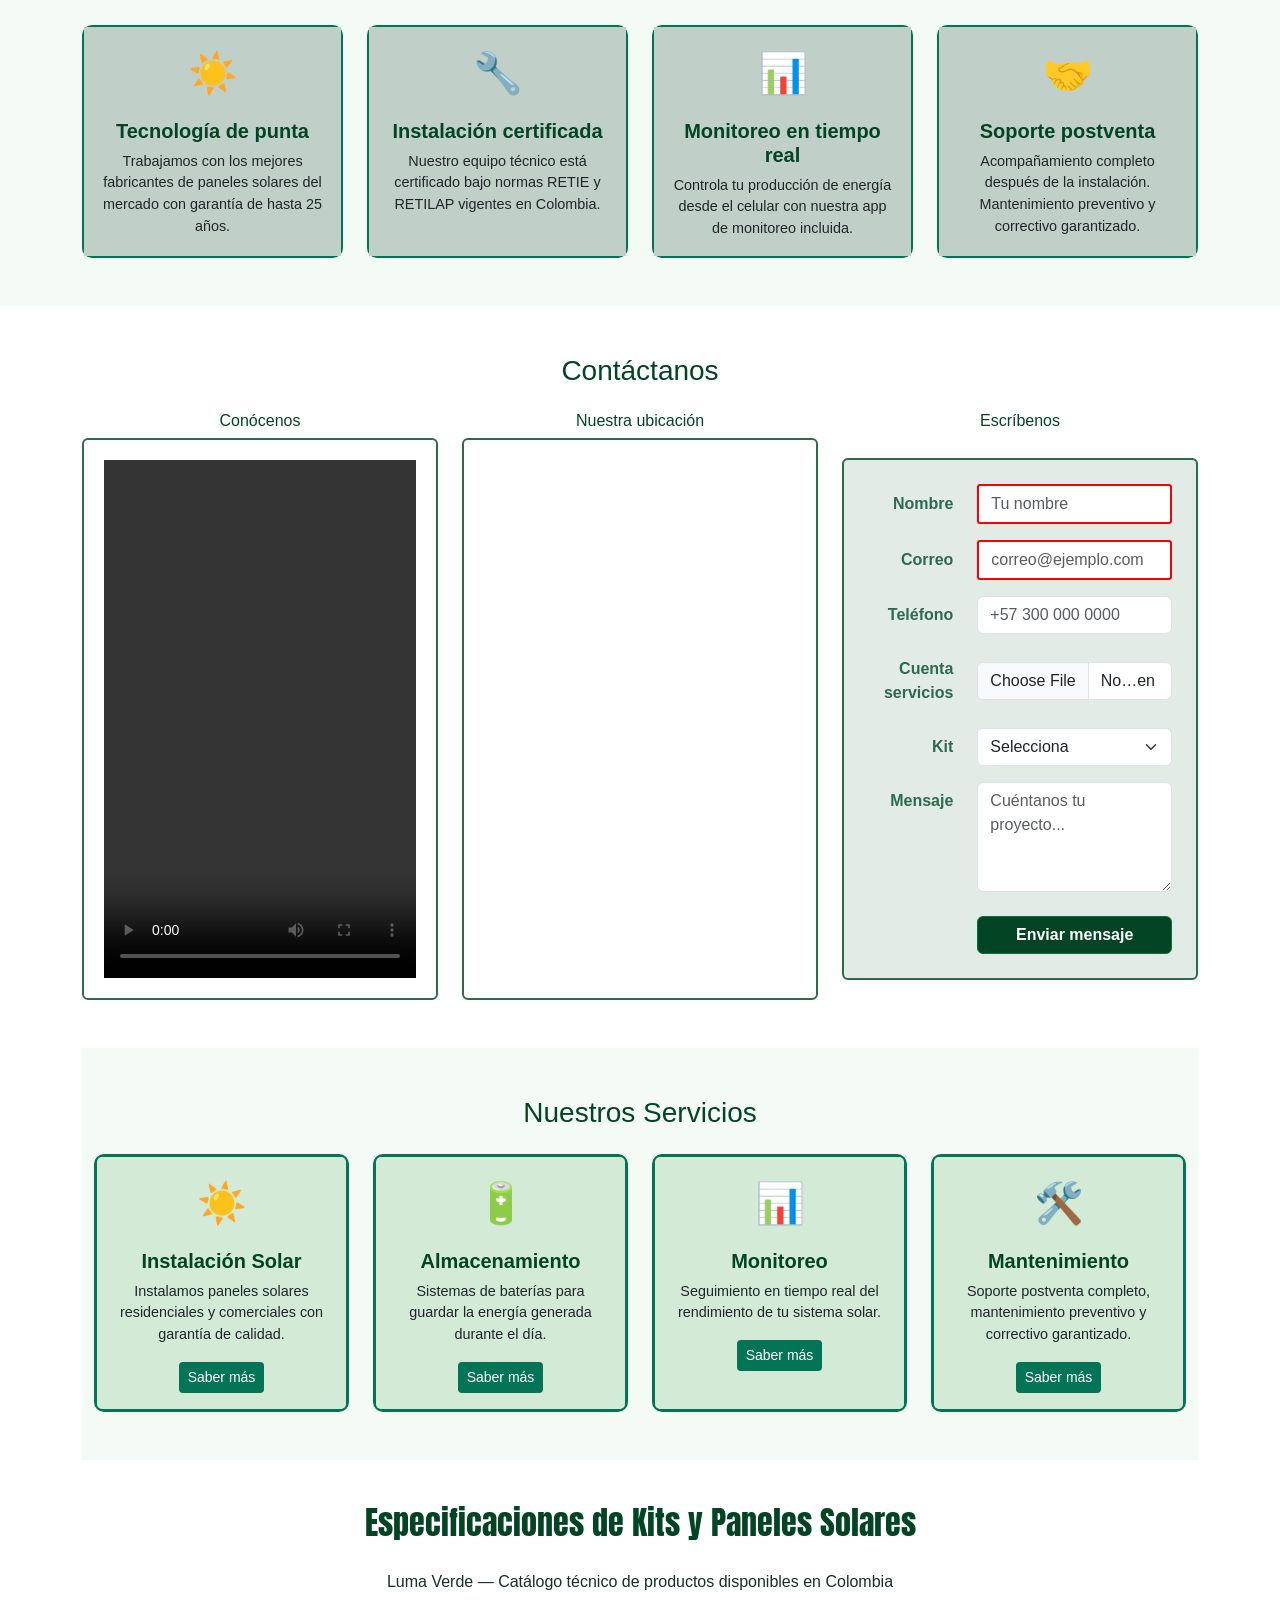
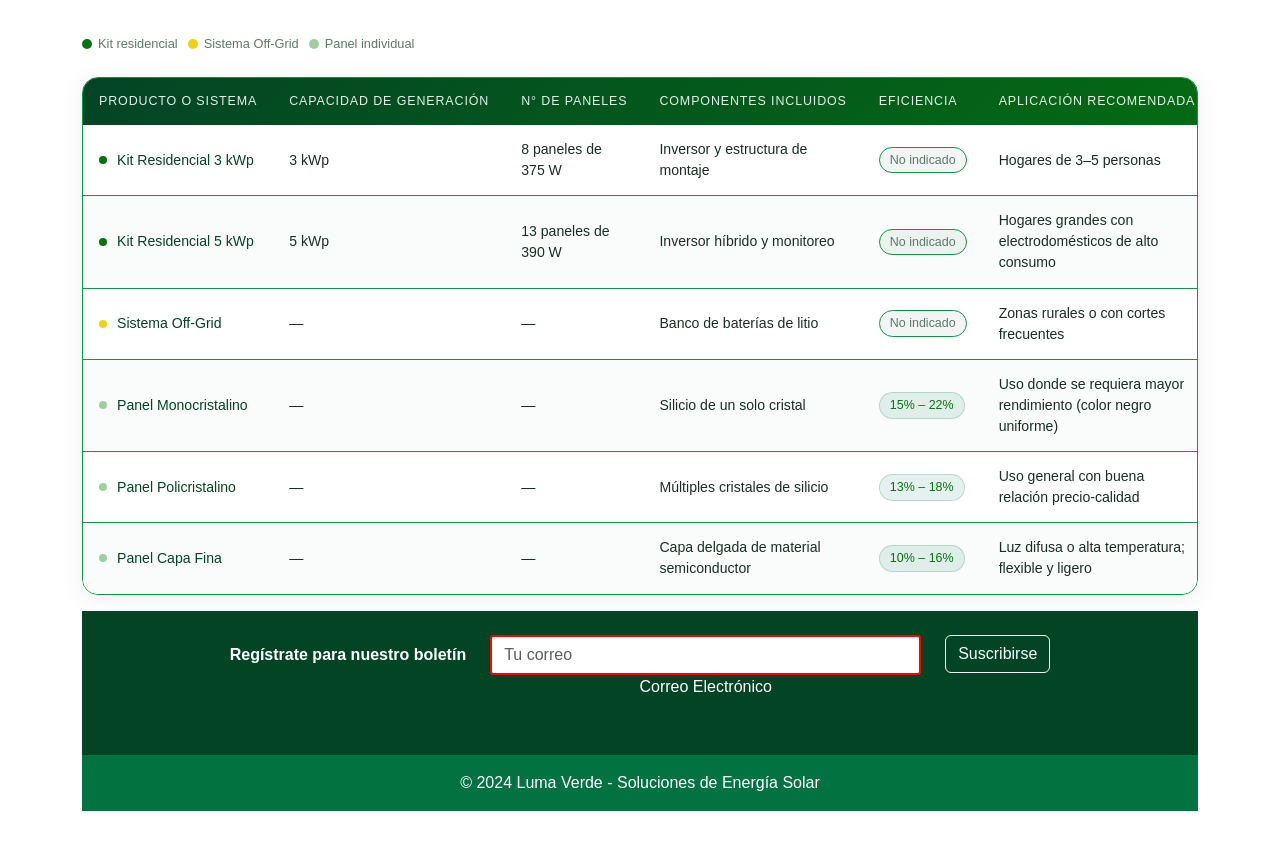
==== commit be4e05d5: "Corregir ruta del video a relativa" ====
--- a/index.html
+++ b/index.html
@@ -338,7 +338,7 @@
       <!-- Video -->
       <div class="col-12 col-md-4 d-flex flex-column">
         <h6 class="text-center mb-2" style="color: #034425;">Conócenos</h6>
-        <video src="/video/video.mp4" controls class="w-100 rounded"
+        <video src="video/video.mp4" controls class="w-100 rounded"
           style="border: 2px solid #2d6a4f; border-radius: 10px; flex: 1; object-fit: cover;">
         </video>
       </div>
--- a/estilos.css
+++ b/estilos.css
@@ -181,7 +181,14 @@
 .btn-flotante i { font-size: 1.1rem; }
 
 .icon-mobile {
-  display: none;
+  visibility: hidden;
+  width: 0;
+  height: 0;
+  position: absolute;
+}
+
+.icon-desktop {
+  visibility: visible;
 }
 
 @media (max-width: 768px) {
@@ -197,15 +204,22 @@
   }
 
   .btn-flotante .btn-texto {
-    display: none;
+    visibility: hidden;
+    width: 0;
+    position: absolute;
   }
 
   .icon-desktop {
-    display: none;
+    visibility: hidden;
+    width: 0;
+    position: absolute;
   }
 
   .icon-mobile {
-    display: inline;
+    visibility: visible;
+    width: auto;
+    height: auto;
+    position: static;
   }
 
   .btn-flotante i {
